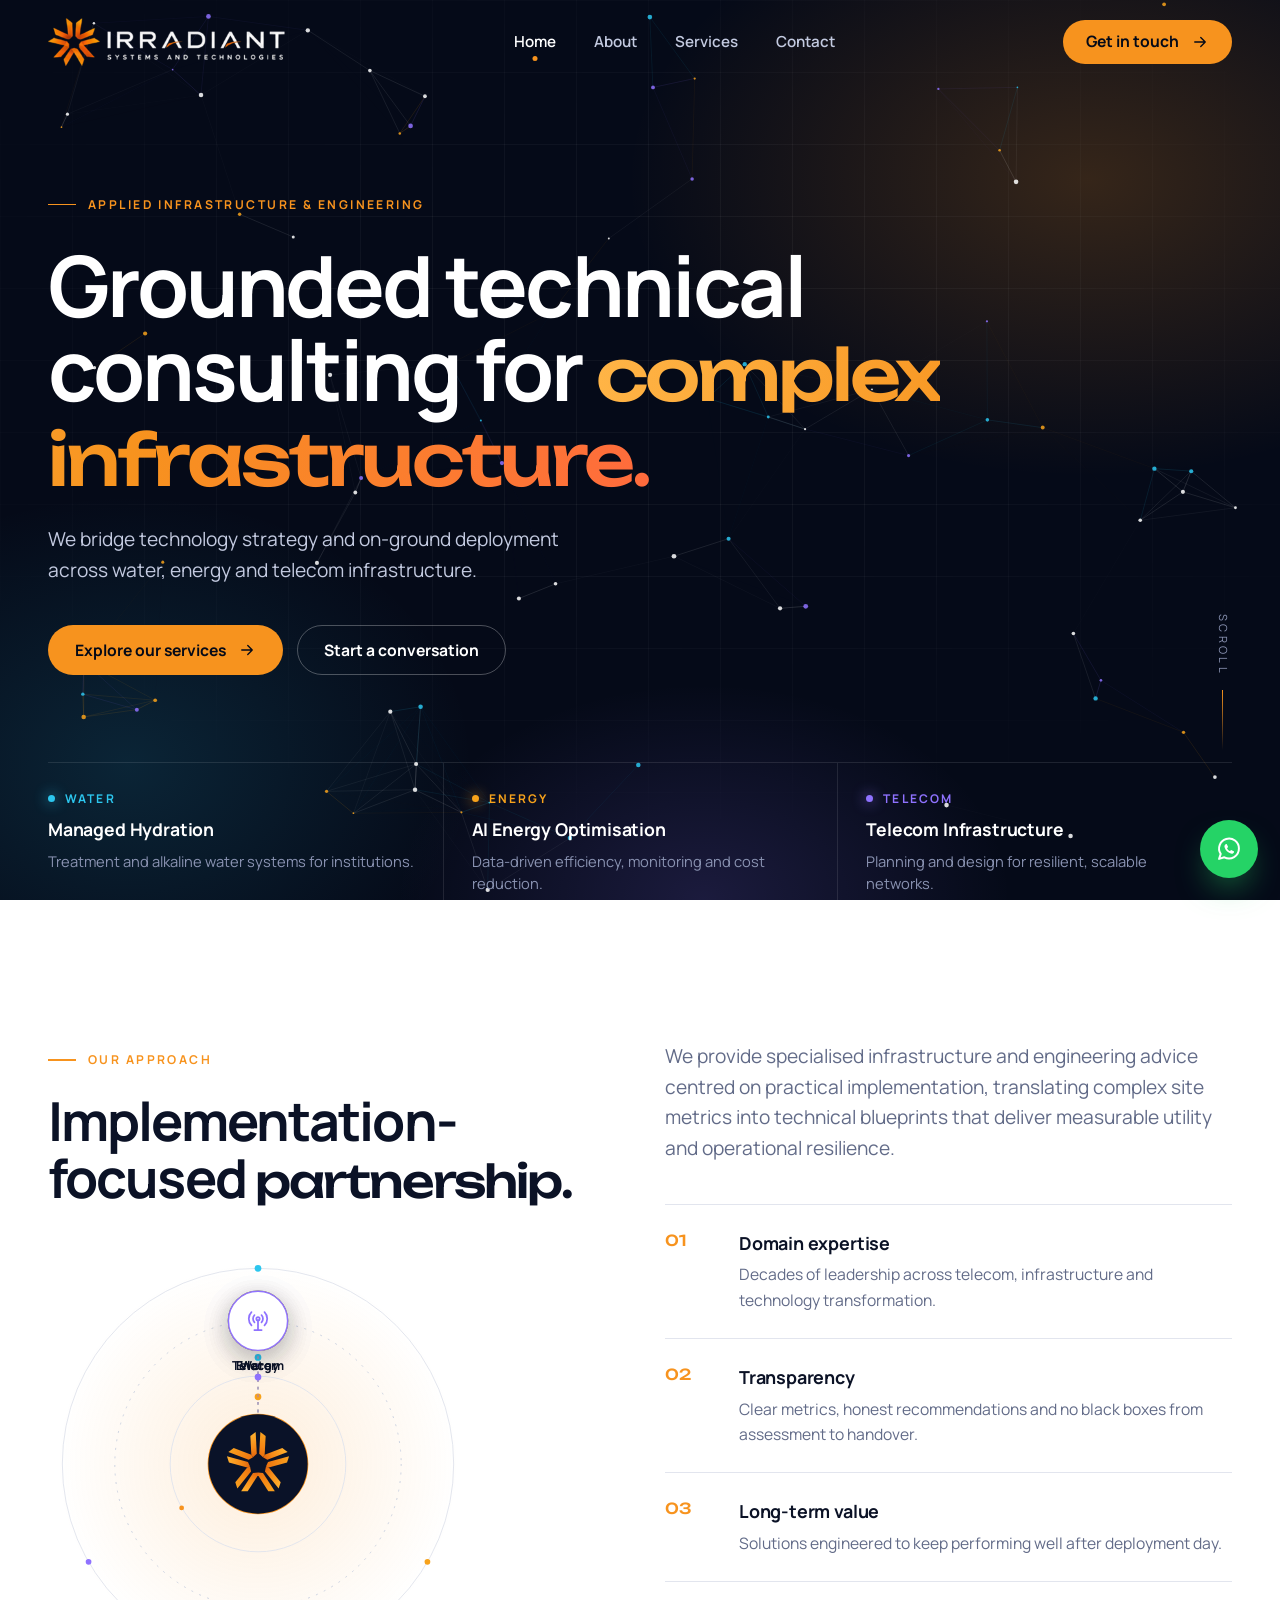
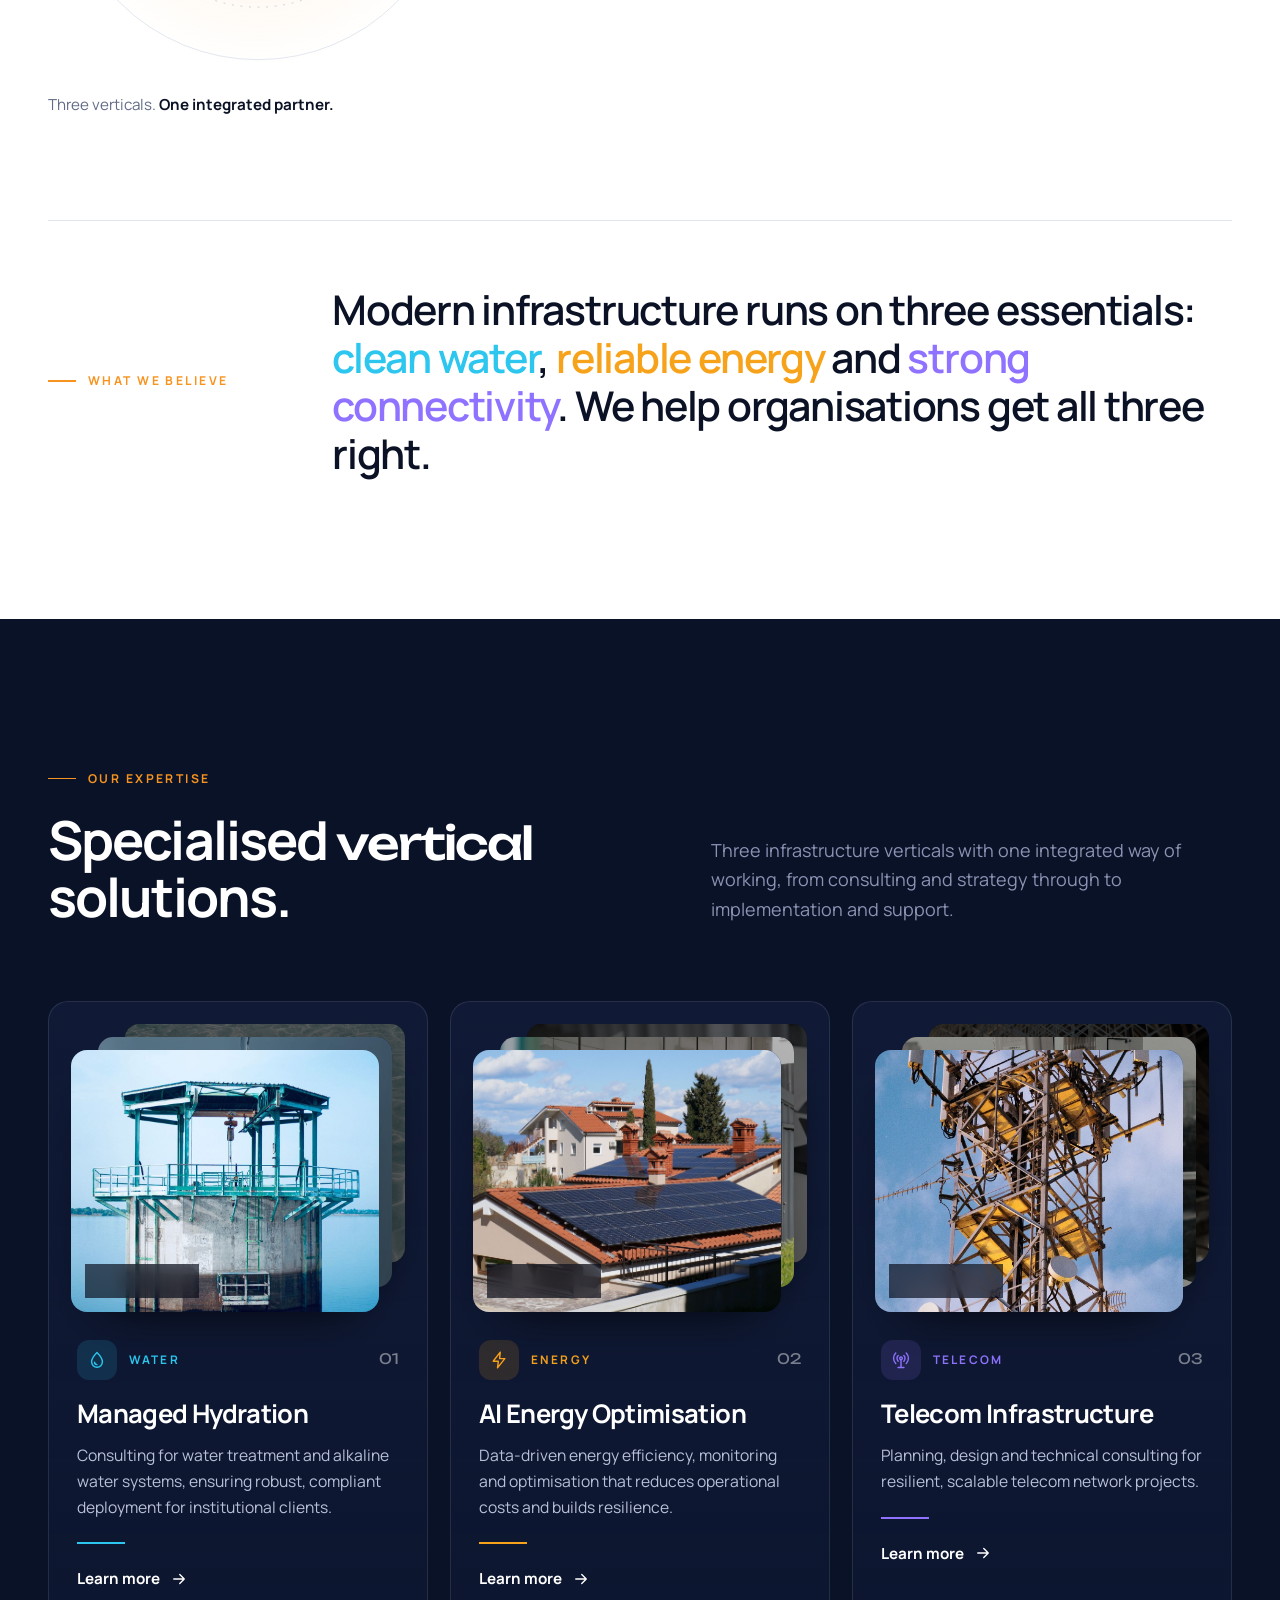
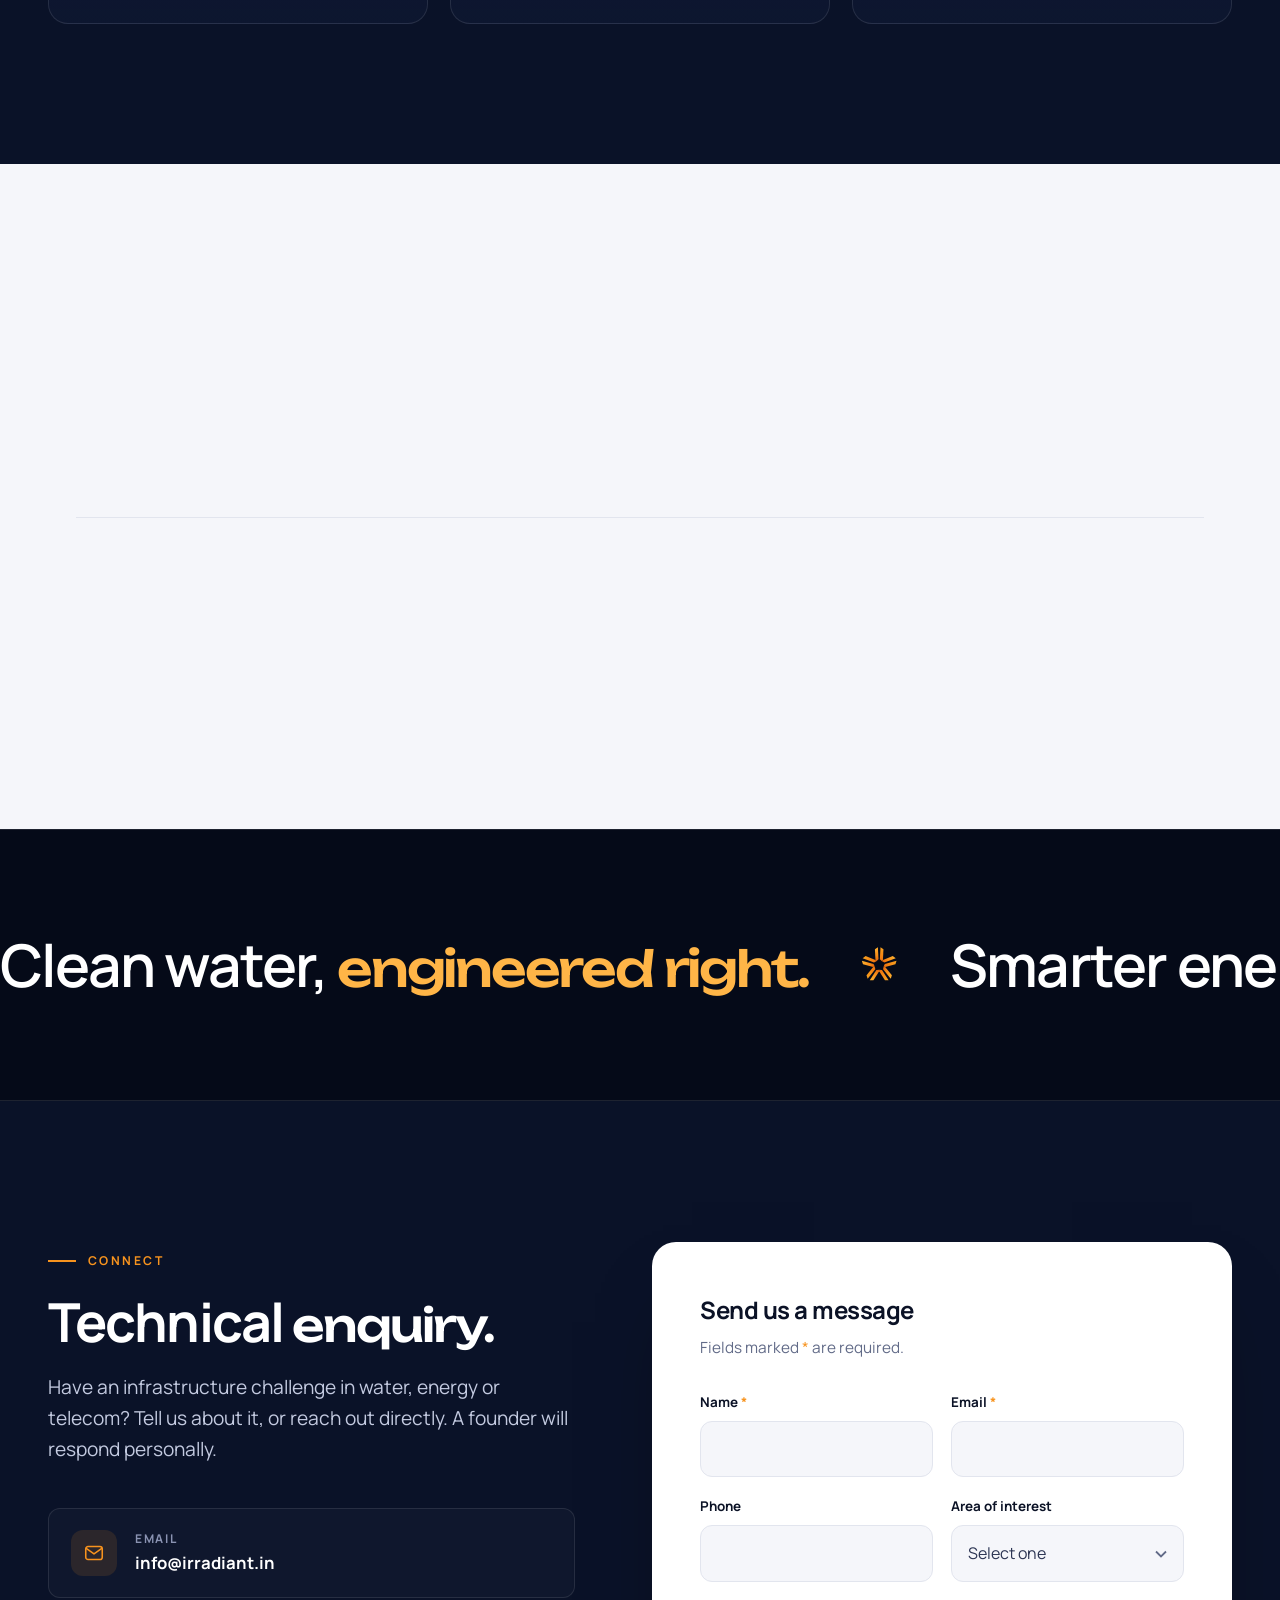
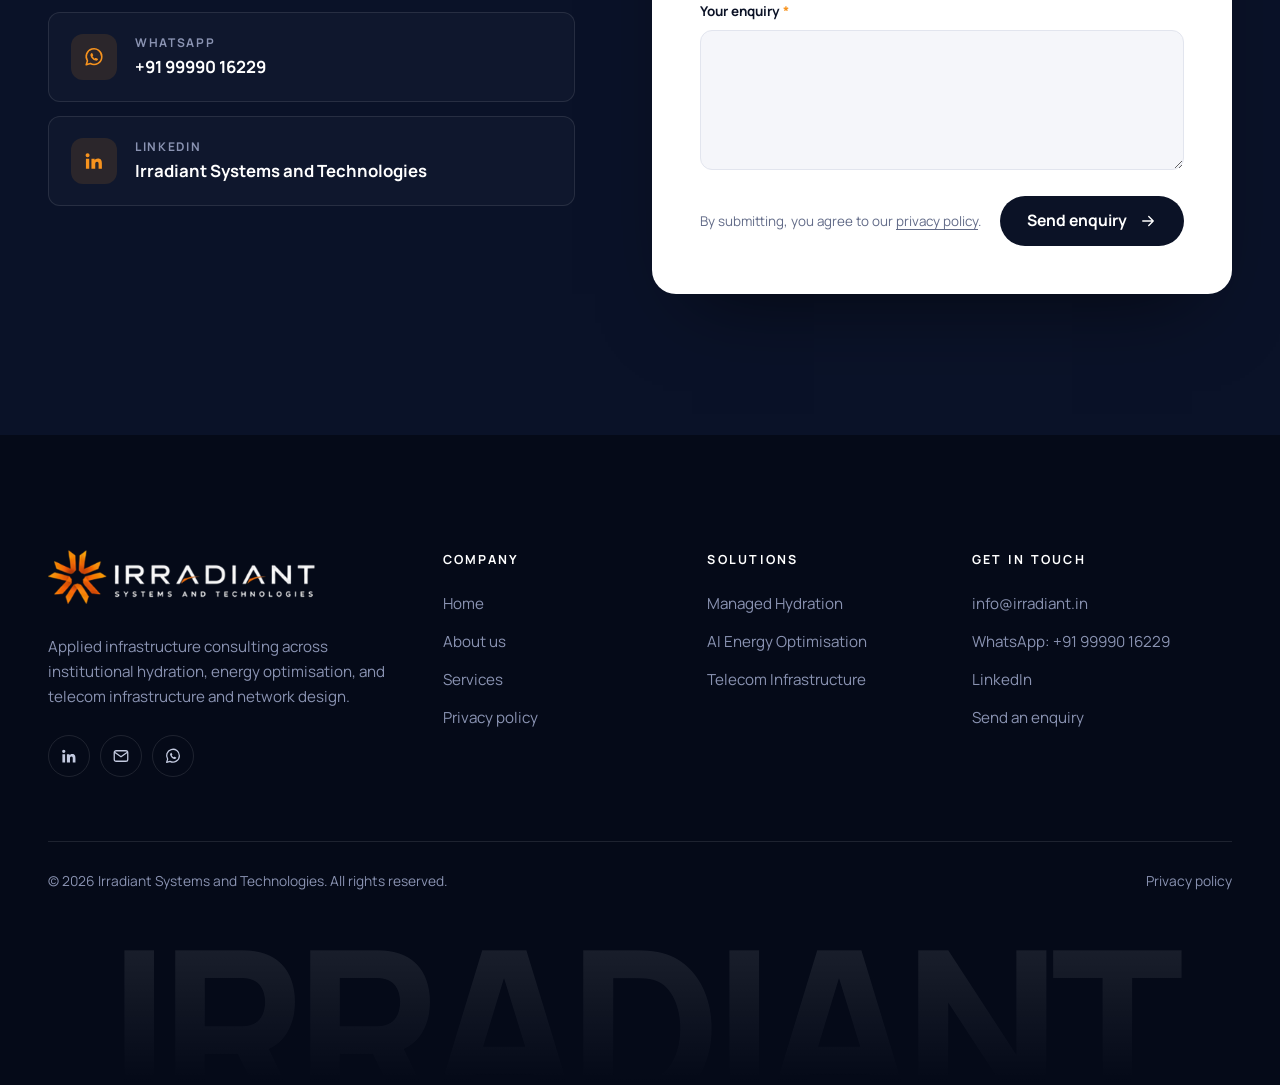
==== index.html @ 17e3fd43 "add v1" ====
<!doctype html>
<html lang="en-IN">
<head>
  <meta charset="utf-8">
  <meta name="viewport" content="width=device-width, initial-scale=1">
  <title>Irradiant Systems and Technologies | Technology Consulting for Water, Energy &amp; Telecom</title>
  <meta name="description" content="Irradiant is an India-based technology consulting partnership bridging strategy and on-ground deployment across water, energy and telecom infrastructure.">
  <link rel="canonical" href="https://irradiant.in/">
  <meta name="theme-color" content="#050a18">
  <meta property="og:type" content="website">
  <meta property="og:title" content="Irradiant Systems and Technologies">
  <meta property="og:description" content="Grounded technical consulting for complex infrastructure: water, energy and telecom.">
  <meta property="og:url" content="https://irradiant.in/">
  <meta property="og:image" content="https://irradiant.in/assets/img/og-image.jpg">
  <link rel="icon" href="assets/img/favicon.svg" type="image/svg+xml">
  <link rel="preconnect" href="https://fonts.googleapis.com">
  <link rel="preconnect" href="https://fonts.gstatic.com" crossorigin>
  <link href="https://fonts.googleapis.com/css2?family=Unbounded:wght@400;500&family=Manrope:wght@400;500;600;700;800&display=swap" rel="stylesheet">
  <link rel="stylesheet" href="css/styles.css">
  <script>document.documentElement.classList.add("js");</script>
  <script type="application/ld+json">
  {
    "@context": "https://schema.org",
    "@type": "Organization",
    "name": "Irradiant Systems and Technologies",
    "url": "https://irradiant.in/",
    "email": "info@irradiant.in",
    "logo": "https://irradiant.in/assets/img/logo.png",
    "sameAs": ["https://www.linkedin.com/company/irradiant-systems-and-technologies/"],
    "description": "Technology consulting for water, energy and telecom infrastructure.",
    "founder": [{"@type": "Person", "name": "Mahesh Pai"}, {"@type": "Person", "name": "Sandeep Kaul"}],
    "areaServed": "IN"
  }
  </script>
</head>
<body>
  <svg width="0" height="0" style="position:absolute" aria-hidden="true" focusable="false">
    <defs>
      <linearGradient id="mk-l" gradientUnits="userSpaceOnUse" x1="50" y1="58" x2="36" y2="93"><stop offset="0" stop-color="#d9580b"/><stop offset=".45" stop-color="#f68a17"/><stop offset="1" stop-color="#ffb02e"/></linearGradient>
      <linearGradient id="mk-r" gradientUnits="userSpaceOnUse" x1="50" y1="58" x2="64" y2="93"><stop offset="0" stop-color="#e66a0e"/><stop offset=".5" stop-color="#f58714"/><stop offset="1" stop-color="#f7a01f"/></linearGradient>
    </defs>
    <!-- Irradiant starburst: five ribbon chevrons around a pentagonal core -->
    <symbol id="mark" viewBox="0 0 100 100">
      <g id="mk-chev"><polygon fill="url(#mk-l)" points="50,62.2 50,66.5 35.02,89.56 25.48,89.56 42.73,63"/><polygon fill="url(#mk-r)" points="50,62.2 50,66.5 64.98,89.56 74.52,89.56 57.27,63"/></g>
      <use href="#mk-chev" transform="rotate(72 50 50)"/><use href="#mk-chev" transform="rotate(144 50 50)"/>
      <use href="#mk-chev" transform="rotate(216 50 50)"/><use href="#mk-chev" transform="rotate(288 50 50)"/>
    </symbol>
    <symbol id="i-linkedin" viewBox="0 0 24 24"><path fill="currentColor" d="M5 3.5a2.2 2.2 0 1 1 0 4.4 2.2 2.2 0 0 1 0-4.4ZM3.2 9.6h3.6v10.9H3.2V9.6Zm6 0h3.5v1.5h.05c.5-.9 1.7-1.85 3.45-1.85 3.7 0 4.4 2.4 4.4 5.6v5.65h-3.6v-5c0-1.2-.02-2.75-1.7-2.75-1.7 0-1.95 1.3-1.95 2.65v5.1H9.2V9.6Z"/></symbol>
    <symbol id="i-arrow" viewBox="0 0 24 24"><path d="M5 12h14M13 6l6 6-6 6" fill="none" stroke="currentColor" stroke-width="1.8" stroke-linecap="round" stroke-linejoin="round"/></symbol>
    <symbol id="i-water" viewBox="0 0 24 24"><g fill="none" stroke="currentColor" stroke-width="1.7" stroke-linecap="round" stroke-linejoin="round"><path d="M12 3s6.5 6.6 6.5 11.2a6.5 6.5 0 0 1-13 0C5.5 9.6 12 3 12 3Z"/><path d="M9 14.5a3 3 0 0 0 3 3"/></g></symbol>
    <symbol id="i-energy" viewBox="0 0 24 24"><path d="M13.5 2.5 5 13.5h6.2l-1 8 8.8-11.2h-6.3l.8-7.8Z" fill="none" stroke="currentColor" stroke-width="1.7" stroke-linejoin="round"/></symbol>
    <symbol id="i-telecom" viewBox="0 0 24 24"><g fill="none" stroke="currentColor" stroke-width="1.7" stroke-linecap="round" stroke-linejoin="round"><circle cx="12" cy="10" r="1.6"/><path d="M12 11.6V21M8.5 21h7M8.6 6.6a4.8 4.8 0 0 0 0 6.8M15.4 6.6a4.8 4.8 0 0 1 0 6.8M5.7 3.7a8.9 8.9 0 0 0 0 12.6M18.3 3.7a8.9 8.9 0 0 1 0 12.6"/></g></symbol>
    <symbol id="i-mail" viewBox="0 0 24 24"><g fill="none" stroke="currentColor" stroke-width="1.7" stroke-linecap="round" stroke-linejoin="round"><rect x="3" y="5" width="18" height="14" rx="2.5"/><path d="m3.5 7 8.5 6 8.5-6"/></g></symbol>
    <symbol id="i-whatsapp" viewBox="0 0 24 24"><path d="M20.5 11.6a8.5 8.5 0 0 1-12.5 7.5L3.5 20.5l1.4-4.3a8.5 8.5 0 1 1 15.6-4.6Z" fill="none" stroke="currentColor" stroke-width="1.7" stroke-linejoin="round"/><path d="M9.2 7.9c.3-.2.7-.2.9.1l1 1.9c.1.3 0 .6-.2.8l-.6.6c.5 1.1 1.4 2 2.5 2.5l.6-.6c.2-.2.5-.3.8-.2l1.9 1c.3.2.4.6.1.9-.6.9-1.6 1.3-2.6 1-2.6-.8-4.6-2.8-5.4-5.4-.3-1 .1-2 1-2.6Z" fill="currentColor"/></symbol>
  </svg>

  <a class="skip-link" href="#main">Skip to content</a>

  <header class="site-header" data-header>
    <div class="container nav">
      <a class="brand" href="index.html">
        <img class="brand-logo" src="assets/img/logo.png" alt="Irradiant Systems and Technologies, home" width="732" height="148">
      </a>
      <nav class="nav-links" id="site-nav" aria-label="Main">
        <a href="index.html" aria-current="page">Home</a>
        <a href="about.html">About</a>
        <a href="services.html">Services</a>
        <a href="index.html#contact">Contact</a>
        <a class="btn nav-mobile-cta" href="index.html#contact">Get in touch</a>
      </nav>
      <a class="btn nav-cta" href="#contact">Get in touch <svg aria-hidden="true"><use href="#i-arrow"/></svg></a>
      <button class="nav-toggle" type="button" aria-label="Open menu" aria-expanded="false" aria-controls="site-nav"><span></span><span></span></button>
    </div>
  </header>

  <main id="main">
    <!-- ============ HERO ============ -->
    <section class="hero" aria-labelledby="hero-title">
      <canvas class="hero-canvas" aria-hidden="true"></canvas>
      <div class="hero-glow"></div>
      <div class="grid-lines"></div>

      <div class="container hero-inner">
        <span class="eyebrow reveal">Applied Infrastructure &amp; Engineering</span>
        <h1 id="hero-title" class="display reveal" style="--d:.08s">Grounded technical consulting for <span class="serif grad-text">complex infrastructure.</span></h1>
        <p class="lead reveal" style="--d:.16s">We bridge technology strategy and on-ground deployment across water, energy and telecom infrastructure.</p>
        <div class="btn-row reveal" style="--d:.24s">
          <a class="btn" href="services.html">Explore our services <svg aria-hidden="true"><use href="#i-arrow"/></svg></a>
          <a class="btn btn--ghost" href="#contact">Start a conversation</a>
        </div>
      </div>

      <div class="container">
        <div class="hero-pillars reveal" style="--d:.34s">
          <a class="hero-pillar" href="services.html#water">
            <span class="tag"><i></i>Water</span>
            <strong>Managed Hydration</strong>
            <span>Treatment and alkaline water systems for institutions.</span>
          </a>
          <a class="hero-pillar hero-pillar--energy" href="services.html#energy">
            <span class="tag"><i></i>Energy</span>
            <strong>AI Energy Optimisation</strong>
            <span>Data-driven efficiency, monitoring and cost reduction.</span>
          </a>
          <a class="hero-pillar hero-pillar--telecom" href="services.html#telecom">
            <span class="tag"><i></i>Telecom</span>
            <strong>Telecom Infrastructure</strong>
            <span>Planning and design for resilient, scalable networks.</span>
          </a>
        </div>
      </div>
      <span class="scroll-cue" aria-hidden="true">Scroll</span>
    </section>

    <!-- ============ APPROACH ============ -->
    <section class="section" aria-labelledby="approach-title">
      <div class="container">
        <div class="approach-grid">
          <div class="approach-aside reveal">
            <span class="eyebrow">Our approach</span>
            <h2 id="approach-title" class="h2">Implementation-focused <span class="serif">partnership.</span></h2>

            <!-- Animated diagram: three verticals orbiting one integrated core -->
            <figure class="orbit-viz">
              <svg viewBox="0 0 440 440" aria-hidden="true" focusable="false">
                <defs>
                  <radialGradient id="ov-glow"><stop offset="0" stop-color="#f7931e" stop-opacity=".16"/><stop offset="1" stop-color="#f7931e" stop-opacity="0"/></radialGradient>
                </defs>
                <circle cx="220" cy="220" r="210" fill="url(#ov-glow)"/>
                <circle class="ov-ring" cx="220" cy="220" r="205"/>
                <circle class="ov-ring ov-ring--dash" cx="220" cy="220" r="150"/>
                <circle class="ov-ring" cx="220" cy="220" r="92"/>

                <g class="ov-dots">
                  <circle cx="220" cy="15" r="3.5" fill="#2cc6ee"/>
                  <circle cx="397.5" cy="322.5" r="3" fill="#f7a21b"/>
                  <circle cx="42.5" cy="322.5" r="3" fill="#8f72ff"/>
                  <circle cx="220" cy="128" r="2.5" fill="#f7931e"/>
                  <circle cx="140" cy="266" r="2.5" fill="#f7931e"/>
                </g>

                <g class="ov-orbit" style="--accent:#2cc6ee">
                  <line class="ov-link" x1="220" y1="166" x2="220" y2="104"/>
                  <circle class="ov-packet" r="3.5"><animateMotion dur="2.4s" repeatCount="indefinite" path="M220,166 L220,104"/></circle>
                  <g transform="translate(220 70)"><g class="ov-upright">
                    <circle r="58" fill="none"/>
                    <circle class="ov-node" r="31"/>
                    <use href="#i-water" x="-13" y="-13" width="26" height="26"/>
                    <text y="52" text-anchor="middle">Water</text>
                  </g></g>
                </g>
                <g class="ov-orbit" style="--accent:#f7a21b;animation-delay:-16s">
                  <line class="ov-link" x1="220" y1="166" x2="220" y2="104"/>
                  <circle class="ov-packet" r="3.5"><animateMotion dur="2.4s" begin="-.8s" repeatCount="indefinite" path="M220,166 L220,104"/></circle>
                  <g transform="translate(220 70)"><g class="ov-upright" style="animation-delay:-16s">
                    <circle r="58" fill="none"/>
                    <circle class="ov-node" r="31"/>
                    <use href="#i-energy" x="-13" y="-13" width="26" height="26"/>
                    <text y="52" text-anchor="middle">Energy</text>
                  </g></g>
                </g>
                <g class="ov-orbit" style="--accent:#8f72ff;animation-delay:-32s">
                  <line class="ov-link" x1="220" y1="166" x2="220" y2="104"/>
                  <circle class="ov-packet" r="3.5"><animateMotion dur="2.4s" begin="-1.6s" repeatCount="indefinite" path="M220,166 L220,104"/></circle>
                  <g transform="translate(220 70)"><g class="ov-upright" style="animation-delay:-32s">
                    <circle r="58" fill="none"/>
                    <circle class="ov-node" r="31"/>
                    <use href="#i-telecom" x="-13" y="-13" width="26" height="26"/>
                    <text y="52" text-anchor="middle">Telecom</text>
                  </g></g>
                </g>

                <circle class="ov-pulse" cx="220" cy="220" r="52"/>
                <circle cx="220" cy="220" r="52" fill="#0a1228"/>
                <g class="ov-core"><use href="#mark" x="184" y="184" width="72" height="72"/></g>
              </svg>
              <figcaption>Three verticals. <strong>One integrated partner.</strong></figcaption>
            </figure>
          </div>
          <div class="approach-body reveal" style="--d:.1s">
            <p class="lead">We provide specialised infrastructure and engineering advice centred on practical implementation, translating complex site metrics into technical blueprints that deliver measurable utility and operational resilience.</p>
            <div class="principles">
              <div class="principle">
                <span class="principle-num">01</span>
                <div><h3>Domain expertise</h3><p>Decades of leadership across telecom, infrastructure and technology transformation.</p></div>
              </div>
              <div class="principle">
                <span class="principle-num">02</span>
                <div><h3>Transparency</h3><p>Clear metrics, honest recommendations and no black boxes from assessment to handover.</p></div>
              </div>
              <div class="principle">
                <span class="principle-num">03</span>
                <div><h3>Long-term value</h3><p>Solutions engineered to keep performing well after deployment day.</p></div>
              </div>
            </div>
          </div>
        </div>

        <div class="quote-block reveal">
          <span class="eyebrow">What we believe</span>
          <blockquote>Modern infrastructure runs on three essentials: <span class="w">clean water</span>, <span class="e">reliable energy</span> and <span class="t">strong connectivity</span>. We help organisations get all three right.</blockquote>
        </div>
      </div>
    </section>

    <!-- ============ EXPERTISE ============ -->
    <section class="section section--dark" aria-labelledby="expertise-title">
      <div class="container">
        <div class="section-head section-head--split">
          <div class="reveal">
            <span class="eyebrow">Our expertise</span>
            <h2 id="expertise-title" class="h2" style="margin-top:22px">Specialised <span class="serif">vertical</span> solutions.</h2>
          </div>
          <p class="reveal" style="--d:.1s">Three infrastructure verticals with one integrated way of working, from consulting and strategy through to implementation and support.</p>
        </div>

        <div class="pillar-grid">
          <article class="pillar-card reveal">
            <div class="stack" data-stack data-delay="0">
                <figure class="stack-item"><img src="assets/img/photos/water3.jpg" alt="Water intake tower standing in a calm reservoir" width="991" height="1600" loading="lazy"></figure>
                <figure class="stack-item"><img src="assets/img/photos/water2.jpg" alt="Clean water being poured into a glass" width="1377" height="1600" loading="lazy"></figure>
                <figure class="stack-item"><img src="assets/img/photos/water1.jpg" alt="Sunlit, clear rippling water" width="1400" height="900" loading="lazy"></figure>
              <div class="stack-ui" aria-hidden="true"><span class="stack-count"><b>01</b>/03</span><span class="stack-dots"><i></i><i></i><i></i></span></div>
            </div>
            <div class="pillar-body">
              <div class="pillar-meta">
                <span class="pillar-icon"><svg aria-hidden="true"><use href="#i-water"/></svg></span>
                <span class="kicker">Water</span>
                <span class="pillar-index">01</span>
              </div>
              <h3>Managed Hydration</h3>
              <p>Consulting for water treatment and alkaline water systems, ensuring robust, compliant deployment for institutional clients.</p>
              <div class="pillar-bar"></div>
              <a class="link-arrow" href="services.html#water">Learn more <svg aria-hidden="true"><use href="#i-arrow"/></svg><span class="sr-only"> about Managed Hydration</span></a>
            </div>
          </article>

          <article class="pillar-card pillar-card--energy reveal" style="--d:.1s">
            <div class="stack" data-stack data-delay="1400">
                <figure class="stack-item"><img src="assets/img/photos/energy3.jpg" alt="Rooftop solar panels on a residential building" width="1600" height="1201" loading="lazy"></figure>
                <figure class="stack-item"><img src="assets/img/photos/energy1.jpg" alt="Electrical distribution and inverter cabinets on an exterior wall" width="1600" height="1067" loading="lazy"></figure>
                <figure class="stack-item"><img src="assets/img/photos/energy2.jpg" alt="Energy analytics dashboards on a workstation monitor" width="1600" height="1068" loading="lazy"></figure>
              <div class="stack-ui" aria-hidden="true"><span class="stack-count"><b>01</b>/03</span><span class="stack-dots"><i></i><i></i><i></i></span></div>
            </div>
            <div class="pillar-body">
              <div class="pillar-meta">
                <span class="pillar-icon"><svg aria-hidden="true"><use href="#i-energy"/></svg></span>
                <span class="kicker">Energy</span>
                <span class="pillar-index">02</span>
              </div>
              <h3>AI Energy Optimisation</h3>
              <p>Data-driven energy efficiency, monitoring and optimisation that reduces operational costs and builds resilience.</p>
              <div class="pillar-bar"></div>
              <a class="link-arrow" href="services.html#energy">Learn more <svg aria-hidden="true"><use href="#i-arrow"/></svg><span class="sr-only"> about AI Energy Optimisation</span></a>
            </div>
          </article>

          <article class="pillar-card pillar-card--telecom reveal" style="--d:.2s">
            <div class="stack" data-stack data-delay="2800">
                <figure class="stack-item"><img src="assets/img/photos/telecom1.jpg" alt="Telecom tower with antenna arrays against the sky" width="1067" height="1600" loading="lazy"></figure>
                <figure class="stack-item"><img src="assets/img/photos/telecom3.jpg" alt="Rooftop cellular antennas and radio equipment" width="900" height="1600" loading="lazy"></figure>
                <figure class="stack-item"><img src="assets/img/photos/telecom2.jpg" alt="Illuminated 5G sign beneath a lattice ceiling" width="1600" height="1067" loading="lazy"></figure>
              <div class="stack-ui" aria-hidden="true"><span class="stack-count"><b>01</b>/03</span><span class="stack-dots"><i></i><i></i><i></i></span></div>
            </div>
            <div class="pillar-body">
              <div class="pillar-meta">
                <span class="pillar-icon"><svg aria-hidden="true"><use href="#i-telecom"/></svg></span>
                <span class="kicker">Telecom</span>
                <span class="pillar-index">03</span>
              </div>
              <h3>Telecom Infrastructure</h3>
              <p>Planning, design and technical consulting for resilient, scalable telecom network projects.</p>
              <div class="pillar-bar"></div>
              <a class="link-arrow" href="services.html#telecom">Learn more <svg aria-hidden="true"><use href="#i-arrow"/></svg><span class="sr-only"> about Telecom Infrastructure</span></a>
            </div>
          </article>
        </div>
      </div>
    </section>

    <!-- ============ PROCESS ============ -->
    <section class="section section--paper" aria-labelledby="process-title">
      <div class="container">
        <div class="section-head section-head--split">
          <div class="reveal">
            <span class="eyebrow">Our process</span>
            <h2 id="process-title" class="h2" style="margin-top:22px">Engineered for <span class="serif">clarity.</span></h2>
          </div>
          <p class="reveal" style="--d:.1s">A disciplined four-stage method that takes every engagement from baseline data to verified, measurable results.</p>
        </div>

        <ol class="steps" role="list" data-observe>
          <li class="steps-track" aria-hidden="true"></li>
          <li class="step reveal">
            <span class="step-num">01</span>
            <h3>Site Metric Evaluation</h3>
            <p>We assess existing infrastructure and operational data to establish a clear performance baseline.</p>
          </li>
          <li class="step reveal" style="--d:.12s">
            <span class="step-num">02</span>
            <h3>Technical Blueprinting</h3>
            <p>Requirements are translated into detailed engineering and deployment plans.</p>
          </li>
          <li class="step reveal" style="--d:.24s">
            <span class="step-num">03</span>
            <h3>Implementation Oversight</h3>
            <p>We guide and supervise physical deployment to make sure it matches design specifications.</p>
          </li>
          <li class="step reveal" style="--d:.36s">
            <span class="step-num">04</span>
            <h3>Performance Validation</h3>
            <p>Post-deployment monitoring and analysis verify efficiency gains and operational resilience.</p>
          </li>
        </ol>
      </div>
    </section>

    <!-- ============ MARQUEE ============ -->
    <div class="marquee" aria-hidden="true">
      <div class="marquee-track">
        <div class="marquee-group">
          <span class="marquee-item">Clean water, <span class="serif">engineered right.</span></span><svg><use href="#mark"/></svg>
          <span class="marquee-item">Smarter energy, <span class="serif">powered by data.</span></span><svg><use href="#mark"/></svg>
          <span class="marquee-item">Connectivity, <span class="serif">built to last.</span></span><svg><use href="#mark"/></svg>
        </div>
        <div class="marquee-group">
          <span class="marquee-item">Clean water, <span class="serif">engineered right.</span></span><svg><use href="#mark"/></svg>
          <span class="marquee-item">Smarter energy, <span class="serif">powered by data.</span></span><svg><use href="#mark"/></svg>
          <span class="marquee-item">Connectivity, <span class="serif">built to last.</span></span><svg><use href="#mark"/></svg>
        </div>
      </div>
    </div>

    <!-- ============ CONTACT ============ -->
    <section class="section section--dark" id="contact" aria-labelledby="contact-title">
      <div class="container contact-grid">
        <div class="contact-intro reveal">
          <span class="eyebrow">Connect</span>
          <h2 id="contact-title" class="h2">Technical <span class="serif">enquiry.</span></h2>
          <p class="lead">Have an infrastructure challenge in water, energy or telecom? Tell us about it, or reach out directly. A founder will respond personally.</p>
          <div class="contact-cards">
            <a class="contact-card" href="mailto:info@irradiant.in">
              <span class="ic"><svg aria-hidden="true"><use href="#i-mail"/></svg></span>
              <span><small>Email</small><strong>info@irradiant.in</strong></span>
            </a>
            <a class="contact-card" href="https://wa.me/919999016229?text=Hi%2C%20I%27d%20like%20to%20know%20more%20about%20Irradiant%20products%20and%20services" target="_blank" rel="noopener">
              <span class="ic"><svg aria-hidden="true"><use href="#i-whatsapp"/></svg></span>
              <span><small>WhatsApp</small><strong>+91 99990 16229</strong></span>
            </a>
            <a class="contact-card" href="https://www.linkedin.com/company/irradiant-systems-and-technologies/" target="_blank" rel="noopener">
              <span class="ic"><svg aria-hidden="true"><use href="#i-linkedin"/></svg></span>
              <span><small>LinkedIn</small><strong>Irradiant Systems and Technologies</strong></span>
            </a>
          </div>
        </div>

        <div class="form-card reveal" style="--d:.1s">
          <h3>Send us a message</h3>
          <p>Fields marked <span style="color:var(--orange)">*</span> are required.</p>
          <form action="contact.php" method="post" data-contact-form novalidate>
            <div class="form-grid">
              <div class="field">
                <label for="f-name">Name <span class="req">*</span></label>
                <input id="f-name" name="name" type="text" autocomplete="name" required maxlength="120">
              </div>
              <div class="field">
                <label for="f-email">Email <span class="req">*</span></label>
                <input id="f-email" name="email" type="email" autocomplete="email" required maxlength="160">
              </div>
              <div class="field">
                <label for="f-phone">Phone</label>
                <input id="f-phone" name="phone" type="tel" autocomplete="tel" maxlength="40">
              </div>
              <div class="field">
                <label for="f-interest">Area of interest</label>
                <select id="f-interest" name="interest">
                  <option value="">Select one</option>
                  <option>Managed Hydration</option>
                  <option>AI Energy Optimisation</option>
                  <option>Telecom Infrastructure</option>
                  <option>Something else</option>
                </select>
              </div>
              <div class="field field--full">
                <label for="f-message">Your enquiry <span class="req">*</span></label>
                <textarea id="f-message" name="message" required maxlength="4000"></textarea>
              </div>
              <div class="hp" aria-hidden="true">
                <label for="f-company">Leave this field empty</label>
                <input id="f-company" name="company" type="text" tabindex="-1" autocomplete="off">
              </div>
            </div>
            <div class="form-foot">
              <small>By submitting, you agree to our <a href="privacy.html">privacy policy</a>.</small>
              <button class="btn btn--dark" type="submit"><span>Send enquiry</span> <svg aria-hidden="true"><use href="#i-arrow"/></svg></button>
            </div>
            <div class="form-status" role="status" aria-live="polite"></div>
          </form>
        </div>
      </div>
    </section>
  </main>

  <!-- ============ FOOTER ============ -->
  <footer class="site-footer">
    <div class="container">
      <div class="footer-top">
        <div class="footer-brand">
          <a class="brand" href="index.html">
            <img class="brand-logo brand-logo--lg" src="assets/img/logo.png" alt="Irradiant Systems and Technologies, home" width="732" height="148" loading="lazy">
          </a>
          <p>Applied infrastructure consulting across institutional hydration, energy optimisation, and telecom infrastructure and network design.</p>
          <div class="socials">
            <a href="https://www.linkedin.com/company/irradiant-systems-and-technologies/" target="_blank" rel="noopener" aria-label="Irradiant on LinkedIn"><svg aria-hidden="true"><use href="#i-linkedin"/></svg></a>
            <a href="mailto:info@irradiant.in" aria-label="Email Irradiant"><svg aria-hidden="true"><use href="#i-mail"/></svg></a>
            <a href="https://wa.me/919999016229" target="_blank" rel="noopener" aria-label="Chat with Irradiant on WhatsApp"><svg aria-hidden="true"><use href="#i-whatsapp"/></svg></a>
          </div>
        </div>
        <div class="footer-col">
          <h4>Company</h4>
          <ul>
            <li><a href="index.html">Home</a></li>
            <li><a href="about.html">About us</a></li>
            <li><a href="services.html">Services</a></li>
            <li><a href="privacy.html">Privacy policy</a></li>
          </ul>
        </div>
        <div class="footer-col">
          <h4>Solutions</h4>
          <ul>
            <li><a href="services.html#water">Managed Hydration</a></li>
            <li><a href="services.html#energy">AI Energy Optimisation</a></li>
            <li><a href="services.html#telecom">Telecom Infrastructure</a></li>
          </ul>
        </div>
        <div class="footer-col">
          <h4>Get in touch</h4>
          <ul>
            <li><a href="mailto:info@irradiant.in">info@irradiant.in</a></li>
            <li><a href="https://wa.me/919999016229" target="_blank" rel="noopener">WhatsApp: +91 99990 16229</a></li>
            <li><a href="https://www.linkedin.com/company/irradiant-systems-and-technologies/" target="_blank" rel="noopener">LinkedIn</a></li>
            <li><a href="index.html#contact">Send an enquiry</a></li>
          </ul>
        </div>
      </div>
      <div class="footer-bottom">
        <span>© <span data-year>2026</span> Irradiant Systems and Technologies. All rights reserved.</span>
        <a href="privacy.html">Privacy policy</a>
      </div>
    </div>
    <div class="footer-word" aria-hidden="true">IRRADIANT</div>
  </footer>

  <a class="wa-float" href="https://wa.me/919999016229?text=Hi%2C%20I%27d%20like%20to%20know%20more%20about%20Irradiant%20products%20and%20services" target="_blank" rel="noopener" aria-label="Chat with us on WhatsApp">
    <svg aria-hidden="true"><use href="#i-whatsapp"/></svg>
  </a>

  <script src="js/main.js" defer></script>
</body>
</html>
---- css/styles.css ----
/* =========================================================
   Irradiant Systems and Technologies — main stylesheet
   ========================================================= */

:root {
  /* Brand */
  --navy-950: #050a18;
  --navy-900: #0a1228;
  --navy-800: #101a36;
  --navy-700: #1a2650;
  --orange: #f7931e;
  --orange-2: #ffb547;

  /* Pillars */
  --water: #2cc6ee;
  --energy: #f7a21b;
  --telecom: #8f72ff;

  /* Neutrals */
  --ink: #0b1226;
  --text: #2d3654;
  --muted: #626b88;
  --line: #e2e5ee;
  --paper: #f5f6fa;
  --white: #ffffff;
  --on-dark: #c3cae0;
  --on-dark-muted: #8a93b2;
  --line-dark: rgba(255, 255, 255, 0.1);

  --font-sans: "Manrope", system-ui, -apple-system, "Segoe UI", Roboto, sans-serif;
  --font-accent: "Unbounded", "Manrope", system-ui, sans-serif;

  --container: 1240px;
  --gutter: clamp(20px, 4vw, 48px);
  --radius: 20px;
  --radius-sm: 12px;
  --ease: cubic-bezier(0.2, 0.7, 0.2, 1);
  --header-h: 84px;
}

/* ---------- Reset ---------- */
*, *::before, *::after { box-sizing: border-box; }
html { -webkit-text-size-adjust: 100%; scroll-behavior: smooth; scroll-padding-top: calc(var(--header-h) + 16px); }
body {
  margin: 0;
  font-family: var(--font-sans);
  font-size: 1.0625rem;
  line-height: 1.65;
  color: var(--text);
  background: var(--white);
  -webkit-font-smoothing: antialiased;
  text-rendering: optimizeLegibility;
  overflow-x: hidden;
}
img, svg, video, canvas { display: block; max-width: 100%; }
img { height: auto; }
a { color: inherit; text-decoration: none; }
button, input, textarea, select { font: inherit; color: inherit; }
h1, h2, h3, h4, h5, p, ul, ol, figure, blockquote { margin: 0; }
ul[role="list"], ol[role="list"] { list-style: none; padding: 0; }
:focus-visible { outline: 2px solid var(--orange); outline-offset: 3px; border-radius: 6px; }
::selection { background: var(--orange); color: var(--navy-950); }

.sr-only {
  position: absolute; width: 1px; height: 1px; padding: 0; margin: -1px;
  overflow: hidden; clip: rect(0, 0, 0, 0); white-space: nowrap; border: 0;
}
.skip-link {
  position: absolute; left: 16px; top: -60px; z-index: 200;
  background: var(--orange); color: var(--navy-950); padding: 10px 18px; border-radius: 999px; font-weight: 700;
  transition: top .2s;
}
.skip-link:focus { top: 16px; }

/* ---------- Layout ---------- */
.container { width: min(var(--container), 100% - 2 * var(--gutter)); margin-inline: auto; }
.section { padding-block: clamp(84px, 11vw, 150px); position: relative; }
.section--paper { background: var(--paper); }
.section--dark { background: var(--navy-900); color: var(--on-dark); }
.section--dark h2, .section--dark h3, .section--dark h4 { color: var(--white); }

.section-head { display: grid; gap: 22px; max-width: 780px; margin-bottom: clamp(48px, 6vw, 80px); }
.section-head--split {
  max-width: none; grid-template-columns: 1fr; align-items: end;
}
@media (min-width: 900px) {
  .section-head--split { grid-template-columns: 1.15fr 1fr; gap: 64px; }
}
.section-head p { color: var(--muted); font-size: 1.125rem; }
.section--dark .section-head p { color: var(--on-dark-muted); }

/* ---------- Typography ---------- */
.eyebrow {
  display: inline-flex; align-items: center; gap: 12px;
  font-size: .76rem; font-weight: 700; letter-spacing: .2em; text-transform: uppercase;
  color: var(--orange);
}
.eyebrow::before { content: ""; width: 28px; height: 1.5px; background: currentColor; }

.display, .h1, .h2, .h3 { color: var(--ink); font-weight: 700; letter-spacing: -0.035em; }
.display { font-size: clamp(2.7rem, 6.6vw, 6rem); line-height: 1; }
.h1 { font-size: clamp(2.5rem, 5.4vw, 4.75rem); line-height: 1.04; }
.h2 { font-size: clamp(2.05rem, 4.2vw, 3.6rem); line-height: 1.06; }
.h3 { font-size: clamp(1.35rem, 2vw, 1.7rem); line-height: 1.2; letter-spacing: -0.02em; }

.serif { font-family: var(--font-accent); font-weight: 500; font-style: normal; letter-spacing: -0.045em; font-size: .84em; }
@media (max-width: 520px) { .display .serif, .h1 .serif { font-size: .7em; } }
.grad-text {
  background: linear-gradient(100deg, var(--orange-2), var(--orange) 45%, #ff6a3d);
  -webkit-background-clip: text; background-clip: text; color: transparent;
  padding-right: .06em;
}
.lead { font-size: clamp(1.1rem, 1.5vw, 1.3rem); line-height: 1.6; color: var(--muted); }
.on-dark .lead, .section--dark .lead { color: var(--on-dark); }

/* ---------- Buttons ---------- */
.btn {
  --btn-bg: var(--orange); --btn-fg: var(--navy-950);
  display: inline-flex; align-items: center; justify-content: center; gap: 12px;
  padding: 15px 26px; border-radius: 999px; border: 1.5px solid transparent;
  background: var(--btn-bg); color: var(--btn-fg);
  font-weight: 700; font-size: .98rem; line-height: 1; white-space: nowrap; cursor: pointer;
  transition: transform .35s var(--ease), background-color .3s, color .3s, border-color .3s, box-shadow .35s;
}
.btn svg { width: 18px; height: 18px; transition: transform .35s var(--ease); }
.btn:hover { transform: translateY(-2px); box-shadow: 0 14px 34px -14px rgba(247, 147, 30, .7); }
.btn:hover svg { transform: translateX(4px); }
.btn--ghost { --btn-bg: transparent; --btn-fg: var(--white); border-color: rgba(255,255,255,.28); }
.btn--ghost:hover { background: rgba(255,255,255,.08); border-color: rgba(255,255,255,.6); box-shadow: none; }
.btn--dark { --btn-bg: var(--ink); --btn-fg: var(--white); }
.btn--dark:hover { box-shadow: 0 14px 34px -14px rgba(11,18,38,.6); }
.btn-row { display: flex; flex-wrap: wrap; gap: 14px; }

.link-arrow {
  display: inline-flex; align-items: center; gap: 10px; font-weight: 700; font-size: .95rem;
  color: inherit;
}
.link-arrow svg { width: 18px; height: 18px; transition: transform .35s var(--ease); }
.link-arrow:hover svg { transform: translateX(5px); }

/* ---------- Brand mark ---------- */
.brand { display: inline-flex; align-items: center; gap: 12px; color: var(--white); }
.brand-logo { height: 48px; width: auto; transition: height .4s var(--ease); }
.site-header.is-scrolled .brand-logo { height: 40px; }
@media (max-width: 900px) { .brand-logo { height: 40px; } }
.brand-logo--lg { height: 54px; }

/* ---------- Header ---------- */
.site-header {
  position: fixed; inset: 0 0 auto 0; z-index: 100; height: var(--header-h);
  display: flex; align-items: center;
  transition: background-color .4s, backdrop-filter .4s, border-color .4s, height .4s var(--ease);
  border-bottom: 1px solid transparent;
}
.site-header.is-scrolled {
  --header-h: 70px;
  background: rgba(6, 11, 26, .78);
  -webkit-backdrop-filter: saturate(160%) blur(16px);
  backdrop-filter: saturate(160%) blur(16px);
  border-color: var(--line-dark);
}
.nav { display: flex; align-items: center; justify-content: space-between; gap: 24px; }
.nav-links { display: flex; align-items: center; gap: 6px; }
.nav-links a {
  position: relative; padding: 10px 16px; border-radius: 999px;
  color: var(--on-dark); font-weight: 600; font-size: .95rem; transition: color .25s, background-color .25s;
}
.nav-links a:hover { color: var(--white); background: rgba(255,255,255,.06); }
.nav-links a[aria-current="page"] { color: var(--white); }
.nav-links a[aria-current="page"]::after {
  content: ""; position: absolute; left: 50%; bottom: 3px; width: 5px; height: 5px; border-radius: 50%;
  background: var(--orange); transform: translateX(-50%);
}
.nav-cta { padding: 12px 22px; }
.nav-mobile-cta { display: none; }
.nav-toggle {
  display: none; width: 46px; height: 46px; border-radius: 50%; border: 1px solid var(--line-dark);
  background: rgba(255,255,255,.04); cursor: pointer; position: relative;
}
.nav-toggle span {
  position: absolute; left: 14px; right: 14px; height: 1.5px; background: var(--white);
  transition: transform .35s var(--ease), opacity .2s;
}
.nav-toggle span:nth-child(1) { top: 18px; }
.nav-toggle span:nth-child(2) { top: 26px; }
.nav-open .nav-toggle span:nth-child(1) { transform: translateY(4px) rotate(45deg); }
.nav-open .nav-toggle span:nth-child(2) { transform: translateY(-4px) rotate(-45deg); }

@media (max-width: 900px) {
  .nav-toggle { display: block; z-index: 2; }
  .nav-cta { display: none; }
  .nav-links {
    position: fixed; inset: 0; z-index: 1; flex-direction: column; align-items: flex-start; justify-content: center;
    gap: 4px; padding: 100px var(--gutter) 40px;
    background: radial-gradient(120% 80% at 100% 0%, rgba(247,147,30,.14), transparent 50%), var(--navy-950);
    opacity: 0; visibility: hidden; transition: opacity .35s, visibility .35s;
  }
  .nav-links a { font-size: clamp(1.8rem, 8vw, 2.6rem); font-weight: 700; letter-spacing: -.03em; padding: 6px 0; color: var(--white); background: none !important; }
  .nav-links a[aria-current="page"] { color: var(--orange); }
  .nav-links a[aria-current="page"]::after { display: none; }
  .nav-mobile-cta { display: inline-flex; margin-top: 28px; font-size: 1rem !important; letter-spacing: 0 !important; padding: 15px 26px !important; color: var(--navy-950) !important; background: var(--orange) !important; }
  .nav-open .nav-links { opacity: 1; visibility: visible; }
  .nav-open { overflow: hidden; }
  .brand { position: relative; z-index: 2; }
}

/* ---------- Hero (home) ---------- */
.hero {
  position: relative; min-height: 100vh; min-height: 100svh; display: flex; flex-direction: column;
  background: var(--navy-950); color: var(--on-dark); overflow: hidden; isolation: isolate;
}
.hero-canvas { position: absolute; inset: 0; width: 100%; height: 100%; z-index: -1; }
.hero-glow, .page-hero-glow {
  position: absolute; inset: 0; z-index: -2; pointer-events: none;
  background:
    radial-gradient(60% 55% at 85% 20%, rgba(247,147,30,.20), transparent 60%),
    radial-gradient(45% 50% at 10% 85%, rgba(44,198,238,.14), transparent 60%),
    radial-gradient(40% 40% at 55% 100%, rgba(143,114,255,.16), transparent 60%);
}
.grid-lines {
  position: absolute; inset: 0; z-index: -2; pointer-events: none;
  background-image:
    linear-gradient(rgba(255,255,255,.045) 1px, transparent 1px),
    linear-gradient(90deg, rgba(255,255,255,.045) 1px, transparent 1px);
  background-size: 72px 72px;
  -webkit-mask-image: radial-gradient(ellipse 80% 70% at 50% 40%, #000 30%, transparent 80%);
  mask-image: radial-gradient(ellipse 80% 70% at 50% 40%, #000 30%, transparent 80%);
}
.hero-inner {
  flex: 1; display: flex; flex-direction: column; justify-content: center;
  padding-top: calc(var(--header-h) + 60px); padding-bottom: 60px;
}
.hero-inner > * + * { margin-top: 28px; }
.hero h1 { color: var(--white); max-width: 19ch; }
.hero .lead { max-width: 560px; color: var(--on-dark); }
.hero .btn-row { margin-top: 40px; }

.hero-pillars {
  display: grid; grid-template-columns: repeat(3, 1fr);
  border-top: 1px solid var(--line-dark);
}
.hero-pillar {
  --accent: var(--water);
  display: grid; gap: 6px; align-content: start; padding: 26px 28px 30px 0; position: relative;
  transition: background-color .3s;
}
.hero-pillar + .hero-pillar { padding-left: 28px; border-left: 1px solid var(--line-dark); }
.hero-pillar::before {
  content: ""; position: absolute; top: -1px; left: 0; height: 2px; width: 0; background: var(--accent);
  transition: width .6s var(--ease);
}
.hero-pillar:hover::before { width: 100%; }
.hero-pillar .tag { display: flex; align-items: center; gap: 10px; font-size: .75rem; letter-spacing: .18em; text-transform: uppercase; font-weight: 700; color: var(--accent); }
.hero-pillar .tag i { width: 7px; height: 7px; border-radius: 50%; background: var(--accent); box-shadow: 0 0 14px var(--accent); }
.hero-pillar strong { color: var(--white); font-size: 1.1rem; font-weight: 700; letter-spacing: -.01em; }
.hero-pillar span:last-child { color: var(--on-dark-muted); font-size: .92rem; line-height: 1.5; }
.hero-pillar--energy { --accent: var(--energy); }
.hero-pillar--telecom { --accent: var(--telecom); }

@media (max-width: 760px) {
  .hero-pillars { grid-template-columns: 1fr; }
  .hero-pillar, .hero-pillar + .hero-pillar { padding: 20px 0; border-left: 0; border-top: 1px solid var(--line-dark); }
  .hero-pillar:first-child { border-top: 0; }
}

.scroll-cue {
  position: absolute; right: var(--gutter); bottom: 150px; writing-mode: vertical-rl;
  font-size: .7rem; letter-spacing: .3em; text-transform: uppercase; color: var(--on-dark-muted);
  display: flex; align-items: center; gap: 14px;
}
.scroll-cue::after { content: ""; width: 1px; height: 60px; background: linear-gradient(var(--orange), transparent); animation: cue 2.2s var(--ease) infinite; transform-origin: top; }
@keyframes cue { 0% { transform: scaleY(0); } 50% { transform: scaleY(1); } 100% { transform: scaleY(1); opacity: 0; } }
@media (max-width: 1100px) { .scroll-cue { display: none; } }

/* ---------- Page hero (inner pages) ---------- */
.page-hero {
  position: relative; background: var(--navy-950); color: var(--on-dark); overflow: hidden; isolation: isolate;
  padding-top: calc(var(--header-h) + clamp(80px, 12vw, 150px)); padding-bottom: clamp(80px, 10vw, 130px);
}
.page-hero h1 { color: var(--white); max-width: 17ch; margin-top: 26px; }
.page-hero .lead { max-width: 620px; margin-top: 28px; color: var(--on-dark); }
.sunburst-bg {
  position: absolute; right: -12vw; top: 50%; width: min(70vw, 860px); aspect-ratio: 1; z-index: -1;
  transform: translateY(-50%); opacity: .09; pointer-events: none;
  animation: spin 120s linear infinite;
}
@keyframes spin { to { transform: translateY(-50%) rotate(360deg); } }
.breadcrumb { display: flex; gap: 10px; font-size: .85rem; color: var(--on-dark-muted); }
.breadcrumb a:hover { color: var(--white); }

/* ---------- Approach ---------- */
.approach-grid { display: grid; gap: clamp(40px, 6vw, 96px); }
@media (min-width: 960px) { .approach-grid { grid-template-columns: 1fr 1.05fr; } }
.approach-grid .h2 { margin-top: 22px; }
@media (min-width: 960px) { .approach-aside { position: sticky; top: 110px; align-self: start; } }
.orbit-viz { margin: 48px 0 0; max-width: 420px; }
.orbit-viz svg { width: 100%; height: auto; overflow: visible; }
.orbit-viz figcaption { margin-top: 18px; color: var(--muted); font-size: .95rem; }
.orbit-viz figcaption strong { color: var(--ink); }
.ov-ring { fill: none; stroke: var(--line); stroke-width: 1; }
.ov-ring--dash { stroke: #c9d0e0; stroke-dasharray: 2 7; animation: ov-dash 30s linear infinite; }
.ov-orbit { color: var(--accent); transform-origin: 220px 220px; animation: ov-rot 48s linear infinite; }
.ov-upright { transform-box: fill-box; transform-origin: center; animation: ov-rot 48s linear infinite reverse; }
.ov-dots { transform-origin: 220px 220px; animation: ov-rot 90s linear infinite reverse; }
.ov-core { transform-origin: 220px 220px; animation: ov-rot 36s linear infinite; }
.ov-link { stroke: var(--accent); stroke-width: 1.5; stroke-dasharray: 3 5; opacity: .55; }
.ov-packet { fill: var(--accent); }
.ov-node { fill: var(--white); stroke: var(--accent); stroke-width: 1.5; filter: drop-shadow(0 8px 14px rgba(11,18,38,.12)); }
.orbit-viz text { font-family: var(--font-sans); font-size: 13px; font-weight: 700; fill: var(--ink); letter-spacing: .02em; }
.ov-pulse { fill: none; stroke: var(--orange); stroke-width: 1.5; transform-box: fill-box; transform-origin: center; animation: ov-pulse 3.2s ease-out infinite; }
@keyframes ov-rot { to { transform: rotate(360deg); } }
@keyframes ov-dash { to { stroke-dashoffset: -180; } }
@keyframes ov-pulse { from { transform: scale(1); opacity: .7; } to { transform: scale(1.9); opacity: 0; } }
@media (prefers-reduced-motion: reduce) { .ov-packet { display: none; } }
.approach-body > * + * { margin-top: 22px; }
.principles { display: grid; gap: 0; margin-top: 40px; border-top: 1px solid var(--line); }
.principle { display: grid; grid-template-columns: 56px 1fr; gap: 18px; padding: 24px 0; border-bottom: 1px solid var(--line); }
.principle-num { font-family: var(--font-accent); font-size: .95rem; font-weight: 500; padding-top: 3px; color: var(--orange); line-height: 1.2; }
.principle h3 { font-size: 1.12rem; color: var(--ink); letter-spacing: -.01em; }
.principle p { color: var(--muted); font-size: .98rem; margin-top: 4px; }

.quote-block {
  margin-top: clamp(64px, 8vw, 110px); padding-top: clamp(40px, 5vw, 64px); border-top: 1px solid var(--line);
  display: grid; gap: 24px;
}
@media (min-width: 900px) { .quote-block { grid-template-columns: 220px 1fr; gap: 64px; } }
.quote-block blockquote { font-size: clamp(1.6rem, 3.2vw, 2.7rem); line-height: 1.18; letter-spacing: -.03em; color: var(--ink); font-weight: 600; }
.quote-block blockquote .w { color: var(--water); }
.quote-block blockquote .e { color: var(--energy); }
.quote-block blockquote .t { color: var(--telecom); }

/* ---------- Pillar cards ---------- */
.pillar-grid { display: grid; gap: 22px; }
@media (min-width: 900px) { .pillar-grid { grid-template-columns: repeat(3, 1fr); } }
.pillar-card {
  --accent: var(--water);
  position: relative; border-radius: var(--radius); padding: 22px 22px 30px;
  display: flex; flex-direction: column; gap: 28px;
  color: var(--white); background: linear-gradient(180deg, var(--navy-800), rgba(16,26,54,.55));
  border: 1px solid var(--line-dark); transition: border-color .4s, transform .5s var(--ease);
}
.pillar-card:hover { border-color: color-mix(in srgb, var(--accent) 45%, transparent); transform: translateY(-4px); }
.pillar-card--energy { --accent: var(--energy); }
.pillar-card--telecom { --accent: var(--telecom); }
.pillar-card .stack { aspect-ratio: 4 / 3.4; }
.pillar-meta { display: flex; align-items: center; gap: 12px; }
.pillar-icon {
  width: 40px; height: 40px; border-radius: 12px; display: grid; place-items: center; flex: none;
  background: color-mix(in srgb, var(--accent) 14%, transparent); color: var(--accent);
}
.pillar-icon svg { width: 20px; height: 20px; }
.pillar-index { margin-left: auto; font-family: var(--font-accent); font-size: .9rem; color: rgba(255,255,255,.45); }
.pillar-body { padding-inline: 6px; }
.pillar-body > * + * { margin-top: 14px; }
.pillar-body .kicker { font-size: .74rem; font-weight: 700; letter-spacing: .18em; text-transform: uppercase; color: var(--accent); }
.pillar-body h3 { color: var(--white); font-size: clamp(1.45rem, 2vw, 1.75rem); letter-spacing: -.025em; line-height: 1.12; margin-top: 20px; }
.pillar-body p { color: #b9c1d8; font-size: .98rem; }
.pillar-body .link-arrow { margin-top: 22px; color: var(--white); }
.pillar-bar { height: 2px; width: 48px; background: var(--accent); transition: width .6s var(--ease); margin-top: 22px !important; }
.pillar-card:hover .pillar-bar { width: 100%; }

/* ---------- Photo stack (cycling; next photo peeks diagonally) ---------- */
.stack { --step: 13px; position: relative; margin: calc(var(--step) * 2) calc(var(--step) * 2) 0 0; cursor: pointer; }
.stack--lg { --step: 16px; aspect-ratio: 4 / 3.3; }
.stack-item {
  --i: 0;
  position: absolute; inset: 0; margin: 0; overflow: hidden; border-radius: 16px; background: var(--navy-700);
  box-shadow: 0 24px 50px -28px rgba(0,0,0,.75);
  transform-origin: 100% 0;
  transform: translate(calc(var(--i) * var(--step)), calc(var(--i) * var(--step) * -1)) scale(calc(1 - var(--i) * .045));
  z-index: calc(10 - var(--i));
  filter: brightness(calc(1 - var(--i) * .3)) saturate(calc(1 - var(--i) * .3));
  transition: transform .9s var(--ease), filter .9s var(--ease), opacity .5s;
}
.stack-item:nth-child(2) { --i: 1; }
.stack-item:nth-child(3) { --i: 2; }
.stack-item img { width: 100%; height: 100%; object-fit: cover; transition: transform 6s linear; }
.stack-item.is-front img { transform: scale(1.06); }
.stack-item.is-leaving { transform: translate(-7%, 9%) rotate(-5deg) scale(.94); opacity: 0; transition: transform .55s var(--ease), opacity .45s; }
.stack-ui {
  position: absolute; left: 14px; bottom: 14px; z-index: 20; display: flex; align-items: center; gap: 10px;
  padding: 7px 12px; border-radius: 999px; background: rgba(5,10,24,.66); color: var(--white);
  -webkit-backdrop-filter: blur(10px); backdrop-filter: blur(10px); font-size: .76rem; font-weight: 600; letter-spacing: .06em;
}
.stack-count { color: rgba(255,255,255,.6); font-variant-numeric: tabular-nums; }
.stack-count b { color: var(--white); font-weight: 700; }
.stack-dots { display: flex; gap: 5px; }
.stack-dots i { width: 6px; height: 6px; border-radius: 999px; background: rgba(255,255,255,.35); transition: width .4s var(--ease), background-color .4s; }
.stack-dots i.is-on { width: 18px; background: var(--accent); }
.stack--lg .stack-ui { left: auto; right: 16px; bottom: 16px; padding: 6px 6px 6px 14px; }
.stack-btn {
  width: 36px; height: 36px; border-radius: 50%; border: 0; display: grid; place-items: center; cursor: pointer;
  background: rgba(255,255,255,.12); color: var(--white); transition: background-color .25s, color .25s;
}
.stack-btn:hover { background: var(--white); color: var(--ink); }
.stack-btn svg { width: 16px; height: 16px; }

/* ---------- Process ---------- */
.steps { display: grid; gap: 0; position: relative; counter-reset: step; }
@media (min-width: 900px) { .steps { grid-template-columns: repeat(4, 1fr); gap: 28px; } }
.steps-track { display: none; }
@media (min-width: 900px) {
  .steps-track {
    display: block; position: absolute; top: 27px; left: 28px; right: 28px; height: 1px; background: var(--line);
  }
  .steps-track::after {
    content: ""; position: absolute; inset: 0; background: linear-gradient(90deg, var(--water), var(--energy), var(--telecom));
    transform: scaleX(0); transform-origin: left; transition: transform 2.2s var(--ease) .3s;
  }
  .steps.is-in .steps-track::after { transform: scaleX(1); }
}
.step { position: relative; padding: 0 0 40px 76px; }
@media (min-width: 900px) { .step { padding: 0; } }
.step::before {
  content: ""; position: absolute; left: 27px; top: 56px; bottom: 0; width: 1px; background: var(--line);
}
@media (min-width: 900px) { .step::before { display: none; } }
.step:last-child::before { display: none; }
.step-num {
  position: absolute; left: 0; top: 0;
  width: 56px; height: 56px; border-radius: 50%; display: grid; place-items: center;
  background: var(--white); border: 1px solid var(--line); color: var(--ink);
  font-weight: 800; font-size: .95rem; letter-spacing: .04em;
  box-shadow: 0 10px 30px -18px rgba(11,18,38,.4);
  transition: background-color .4s, color .4s, border-color .4s;
}
@media (min-width: 900px) { .step-num { position: relative; margin-bottom: 30px; } }
.step:hover .step-num { background: var(--ink); color: var(--white); border-color: var(--ink); }
.step h3 { font-size: 1.22rem; color: var(--ink); letter-spacing: -.02em; line-height: 1.25; padding-top: 12px; }
@media (min-width: 900px) { .step h3 { padding-top: 0; } }
.step p { color: var(--muted); margin-top: 10px; font-size: .98rem; }

/* ---------- Marquee ---------- */
.marquee {
  background: var(--navy-950); color: var(--white); overflow: hidden; padding-block: clamp(36px, 5vw, 60px);
  border-block: 1px solid var(--line-dark);
}
.marquee-track { display: flex; width: max-content; animation: marquee 48s linear infinite; }
.marquee:hover .marquee-track { animation-play-state: paused; }
.marquee-group { display: flex; align-items: center; gap: clamp(32px, 4vw, 56px); padding-right: clamp(32px, 4vw, 56px); }
.marquee-item { font-size: clamp(2rem, 4.6vw, 3.9rem); letter-spacing: -.03em; white-space: nowrap; font-weight: 600; }
.marquee-item .serif { color: var(--orange-2); }
.marquee svg { width: clamp(28px, 3vw, 40px); height: auto; flex: none; }
@keyframes marquee { to { transform: translateX(-50%); } }

/* ---------- CTA band ---------- */
.cta-band {
  position: relative; overflow: hidden; isolation: isolate; border-radius: calc(var(--radius) + 8px);
  padding: clamp(48px, 7vw, 96px); background: var(--navy-900); color: var(--on-dark);
  display: grid; gap: 32px; align-items: end;
}
@media (min-width: 900px) { .cta-band { grid-template-columns: 1.4fr auto; } }
.cta-band::before {
  content: ""; position: absolute; inset: 0; z-index: -1;
  background:
    radial-gradient(60% 90% at 100% 100%, rgba(247,147,30,.32), transparent 60%),
    radial-gradient(50% 80% at 0% 0%, rgba(44,198,238,.14), transparent 60%);
}
.cta-band h2 { color: var(--white); max-width: 18ch; }
.cta-band p { margin-top: 18px; max-width: 520px; }

/* ---------- Contact ---------- */
.contact-grid { display: grid; gap: clamp(48px, 6vw, 96px); }
@media (min-width: 980px) { .contact-grid { grid-template-columns: 1fr 1.1fr; } }
.contact-intro .h2 { margin-top: 22px; }
.contact-intro .lead { margin-top: 22px; }
.contact-cards { display: grid; gap: 14px; margin-top: 44px; }
.contact-card {
  display: flex; align-items: center; gap: 18px; padding: 20px 22px; border-radius: var(--radius-sm);
  border: 1px solid var(--line-dark); background: rgba(255,255,255,.025);
  transition: border-color .3s, background-color .3s, transform .35s var(--ease);
}
.contact-card:hover { border-color: rgba(247,147,30,.5); background: rgba(247,147,30,.06); transform: translateX(4px); }
.contact-card .ic {
  width: 46px; height: 46px; border-radius: 12px; display: grid; place-items: center; flex: none;
  background: rgba(247,147,30,.12); color: var(--orange);
}
.contact-card .ic svg { width: 22px; height: 22px; }
.contact-card small { display: block; font-size: .75rem; letter-spacing: .14em; text-transform: uppercase; color: var(--on-dark-muted); font-weight: 700; }
.contact-card strong { color: var(--white); font-weight: 700; font-size: 1.05rem; }

.form-card {
  background: var(--white); color: var(--text); border-radius: calc(var(--radius) + 4px);
  padding: clamp(28px, 4vw, 48px); box-shadow: 0 40px 80px -40px rgba(0,0,0,.6);
}
.form-card h3 { color: var(--ink); font-size: 1.5rem; letter-spacing: -.02em; }
.form-card > p { color: var(--muted); margin-top: 6px; font-size: .96rem; }
.form-grid { display: grid; gap: 18px; margin-top: 30px; }
@media (min-width: 600px) { .form-grid { grid-template-columns: 1fr 1fr; } .field--full { grid-column: 1 / -1; } }
.field { display: grid; gap: 8px; }
.field label { font-size: .84rem; font-weight: 700; color: var(--ink); }
.field label .req { color: var(--orange); }
.field input, .field textarea, .field select {
  width: 100%; padding: 14px 16px; border-radius: 12px; border: 1.5px solid var(--line); background: var(--paper);
  font-size: 1rem; transition: border-color .25s, background-color .25s, box-shadow .25s; appearance: none;
}
.field select {
  background-image: url("data:image/svg+xml,%3Csvg xmlns='http://www.w3.org/2000/svg' width='12' height='8' fill='none' stroke='%23626b88' stroke-width='1.8'%3E%3Cpath d='M1 1.5 6 6.5l5-5'/%3E%3C/svg%3E");
  background-repeat: no-repeat; background-position: right 16px center; padding-right: 40px;
}
.field textarea { min-height: 140px; resize: vertical; }
.field input:focus, .field textarea:focus, .field select:focus {
  outline: none; border-color: var(--orange); background: var(--white); box-shadow: 0 0 0 4px rgba(247,147,30,.14);
}
.field input:user-invalid, .field textarea:user-invalid { border-color: #e5484d; }
.hp { position: absolute; left: -9999px; }
.form-foot { display: flex; flex-wrap: wrap; align-items: center; justify-content: space-between; gap: 16px; margin-top: 26px; }
.form-foot small { color: var(--muted); font-size: .84rem; max-width: 300px; }
.form-foot small a { text-decoration: underline; text-underline-offset: 3px; }
.form-status { margin-top: 18px; padding: 14px 16px; border-radius: 12px; font-size: .95rem; font-weight: 600; display: none; }
.form-status.is-success { display: block; background: #e7f8ef; color: #136c3a; }
.form-status.is-error { display: block; background: #fdecec; color: #a3262a; }
.btn[disabled] { opacity: .6; pointer-events: none; }

/* ---------- About ---------- */
.intro-grid { display: grid; gap: clamp(36px, 5vw, 80px); }
@media (min-width: 960px) { .intro-grid { grid-template-columns: 1fr 1.1fr; } }
.intro-grid .h2 { margin-top: 22px; }
.intro-grid .body > * + * { margin-top: 20px; }
.intro-grid .body p { font-size: 1.12rem; }

.essentials { display: grid; gap: 18px; margin-top: clamp(56px, 7vw, 96px); }
@media (min-width: 800px) { .essentials { grid-template-columns: repeat(3, 1fr); } }
.essential {
  --accent: var(--water);
  position: relative; padding: 32px; border-radius: var(--radius); background: var(--white); border: 1px solid var(--line);
  overflow: hidden; transition: transform .45s var(--ease), box-shadow .45s;
}
.essential:hover { transform: translateY(-6px); box-shadow: 0 30px 60px -36px rgba(11,18,38,.35); }
.essential::before { content: ""; position: absolute; top: 0; left: 0; right: 0; height: 3px; background: var(--accent); }
.essential--energy { --accent: var(--energy); }
.essential--telecom { --accent: var(--telecom); }
.essential .ic { width: 52px; height: 52px; border-radius: 14px; display: grid; place-items: center; color: var(--accent); background: color-mix(in srgb, var(--accent) 12%, transparent); }
.essential .ic svg { width: 26px; height: 26px; }
.essential h3 { margin-top: 26px; color: var(--ink); font-size: 1.35rem; letter-spacing: -.02em; }
.essential p { margin-top: 8px; color: var(--muted); font-size: .98rem; }

.mv-grid { display: grid; gap: 22px; }
@media (min-width: 860px) { .mv-grid { grid-template-columns: 1fr 1fr; } }
.mv-card {
  position: relative; overflow: hidden; isolation: isolate;
  padding: clamp(32px, 4.5vw, 56px); border-radius: var(--radius); border: 1px solid var(--line-dark);
  background: linear-gradient(160deg, rgba(255,255,255,.05), rgba(255,255,255,.01));
}
.mv-card::after {
  content: ""; position: absolute; width: 340px; height: 340px; right: -120px; bottom: -160px; z-index: -1; border-radius: 50%;
  background: radial-gradient(circle, rgba(247,147,30,.22), transparent 70%);
}
.mv-card--vision::after { background: radial-gradient(circle, rgba(143,114,255,.25), transparent 70%); }
.mv-card .label { font-family: var(--font-accent); font-size: 1.05rem; letter-spacing: -.02em; color: var(--orange-2); }
.mv-card--vision .label { color: #b8a6ff; }
.mv-card p { margin-top: 18px; font-size: clamp(1.2rem, 1.9vw, 1.55rem); line-height: 1.45; color: var(--white); font-weight: 500; letter-spacing: -.015em; }

.team-grid { display: grid; gap: 24px; }
@media (min-width: 640px) { .team-grid { grid-template-columns: repeat(2, minmax(0, 360px)); } }
.member { display: grid; gap: 20px; }
.member-photo {
  position: relative; border-radius: var(--radius); overflow: hidden; aspect-ratio: 1 / 1;
  background: linear-gradient(160deg, var(--navy-700), var(--navy-900));
}
.member-photo img { width: 100%; height: 100%; object-fit: cover; filter: grayscale(1) contrast(1.05); transition: filter .6s, transform 1s var(--ease); }
.member:hover .member-photo img { filter: grayscale(0); transform: scale(1.04); }
.member-photo::after { content: ""; position: absolute; inset: auto 0 0 0; height: 3px; background: linear-gradient(90deg, var(--water), var(--energy), var(--telecom)); }
.member h3 { color: var(--ink); font-size: 1.35rem; letter-spacing: -.02em; }
.member p { color: var(--muted); font-size: .95rem; margin-top: 2px; }
.team-layout { display: grid; gap: clamp(40px, 5vw, 80px); }
@media (min-width: 1000px) { .team-layout { grid-template-columns: 1fr 1.4fr; align-items: start; } }
.team-layout .h2 { margin-top: 22px; }
.team-layout .lead { margin-top: 22px; }

/* ---------- Services ---------- */
.service-nav {
  position: sticky; top: 70px; z-index: 50; background: rgba(255,255,255,.88);
  -webkit-backdrop-filter: blur(14px); backdrop-filter: blur(14px); border-bottom: 1px solid var(--line);
}
.service-nav ul { display: flex; gap: 6px; overflow-x: auto; padding: 12px 0; margin: 0; list-style: none; scrollbar-width: none; }
.service-nav ul::-webkit-scrollbar { display: none; }
.service-nav a {
  display: inline-flex; align-items: center; gap: 10px; padding: 10px 18px; border-radius: 999px;
  font-weight: 700; font-size: .9rem; color: var(--muted); white-space: nowrap; transition: background-color .25s, color .25s;
}
.service-nav a i { width: 8px; height: 8px; border-radius: 50%; background: var(--accent); }
.service-nav a:hover, .service-nav a.is-active { background: var(--paper); color: var(--ink); }

.service {
  --accent: var(--water);
  display: grid; gap: clamp(36px, 5vw, 80px); align-items: center;
  padding-block: clamp(72px, 9vw, 120px); border-bottom: 1px solid var(--line);
}
.service:last-child { border-bottom: 0; }
.service--energy { --accent: var(--energy); }
.service--telecom { --accent: var(--telecom); }
@media (min-width: 960px) {
  .service { grid-template-columns: 1fr 1fr; }
  .service:nth-child(even) .service-media { order: 2; }
}
.service-media { position: relative; }
.service-media .badge {
  position: absolute; left: 16px; top: 16px; z-index: 20; display: inline-flex; align-items: center; gap: 10px;
  padding: 10px 16px; border-radius: 999px; background: rgba(5,10,24,.72); color: var(--white);
  -webkit-backdrop-filter: blur(10px); backdrop-filter: blur(10px); font-size: .85rem; font-weight: 700;
}
.service-media .badge i { width: 8px; height: 8px; border-radius: 50%; background: var(--accent); box-shadow: 0 0 12px var(--accent); }
.service-num { font-family: var(--font-accent); font-size: 1rem; color: var(--accent); }
.service-copy > * + * { margin-top: 20px; }
.service-copy .h2 { font-size: clamp(1.9rem, 3.2vw, 2.9rem); }
.service-copy .tagline { font-family: var(--font-accent); font-weight: 400; letter-spacing: -.035em; font-size: clamp(1.1rem, 1.6vw, 1.35rem); color: var(--ink); line-height: 1.3; }
.service-copy p { color: var(--muted); }
.checklist { display: grid; gap: 12px; margin-top: 30px !important; padding: 0; list-style: none; }
@media (min-width: 560px) { .checklist { grid-template-columns: 1fr 1fr; gap: 12px 24px; } }
.checklist li { display: flex; gap: 12px; align-items: flex-start; font-size: .96rem; color: var(--text); font-weight: 600; line-height: 1.45; }
.checklist li::before {
  content: ""; flex: none; width: 20px; height: 20px; border-radius: 50%; margin-top: 1px;
  background: color-mix(in srgb, var(--accent) 16%, transparent) url("data:image/svg+xml,%3Csvg xmlns='http://www.w3.org/2000/svg' viewBox='0 0 20 20' fill='none' stroke='%230b1226' stroke-width='2'%3E%3Cpath d='m6 10.5 2.6 2.5L14 7.5'/%3E%3C/svg%3E") center / 14px no-repeat;
}

.engage-grid { display: grid; gap: 1px; background: var(--line-dark); border: 1px solid var(--line-dark); border-radius: var(--radius); overflow: hidden; }
@media (min-width: 860px) { .engage-grid { grid-template-columns: repeat(3, 1fr); } }
.engage { background: var(--navy-900); padding: clamp(28px, 3.6vw, 44px); transition: background-color .4s; }
.engage:hover { background: var(--navy-800); }
.engage .num { font-family: var(--font-accent); font-size: 1.8rem; letter-spacing: -.04em; color: var(--orange-2); line-height: 1; }
.engage h3 { margin-top: 28px; font-size: 1.3rem; letter-spacing: -.02em; }
.engage p { margin-top: 10px; color: var(--on-dark-muted); font-size: .98rem; }

/* ---------- Legal ---------- */
.legal { display: grid; gap: clamp(40px, 6vw, 80px); }
@media (min-width: 980px) { .legal { grid-template-columns: 260px 1fr; } }
.legal-toc { position: sticky; top: 100px; align-self: start; display: none; }
@media (min-width: 980px) { .legal-toc { display: block; } }
.legal-toc p { font-size: .76rem; font-weight: 700; letter-spacing: .18em; text-transform: uppercase; color: var(--muted); margin-bottom: 14px; }
.legal-toc ol { list-style: none; padding: 0; margin: 0; display: grid; gap: 2px; border-left: 1px solid var(--line); }
.legal-toc a { display: block; padding: 7px 0 7px 16px; margin-left: -1px; border-left: 2px solid transparent; font-size: .9rem; color: var(--muted); font-weight: 600; }
.legal-toc a:hover { color: var(--ink); border-color: var(--orange); }
.prose { max-width: 760px; }
.prose h2 { font-size: clamp(1.4rem, 2.2vw, 1.75rem); color: var(--ink); letter-spacing: -.02em; margin-top: 56px; padding-top: 8px; }
.prose h2:first-child { margin-top: 0; }
.prose h3 { font-size: 1.12rem; color: var(--ink); margin-top: 28px; }
.prose p, .prose ul { margin-top: 14px; color: var(--text); }
.prose ul { padding-left: 20px; }
.prose li + li { margin-top: 6px; }
.prose a { color: #c86a00; text-decoration: underline; text-underline-offset: 3px; }
.prose .note { margin-top: 18px; padding: 18px 20px; border-radius: 12px; background: var(--paper); border-left: 3px solid var(--orange); font-size: .96rem; }

/* ---------- Footer ---------- */
.site-footer { background: var(--navy-950); color: var(--on-dark-muted); padding-top: clamp(72px, 9vw, 120px); position: relative; overflow: hidden; }
.footer-top { display: grid; gap: 48px; padding-bottom: 64px; border-bottom: 1px solid var(--line-dark); }
@media (min-width: 900px) { .footer-top { grid-template-columns: 1.6fr 1fr 1fr 1.2fr; } }
.footer-brand p { margin-top: 22px; max-width: 340px; font-size: .95rem; }
.socials { display: flex; gap: 10px; margin-top: 26px; }
.socials a {
  width: 42px; height: 42px; border-radius: 50%; display: grid; place-items: center;
  border: 1px solid var(--line-dark); color: var(--on-dark); transition: background-color .25s, color .25s, border-color .25s, transform .3s var(--ease);
}
.socials a:hover { background: var(--orange); border-color: var(--orange); color: var(--navy-950); transform: translateY(-2px); }
.socials svg { width: 18px; height: 18px; }
.footer-col h4 { color: var(--white); font-size: .78rem; letter-spacing: .18em; text-transform: uppercase; font-weight: 700; margin-bottom: 18px; }
.footer-col ul { list-style: none; padding: 0; margin: 0; display: grid; gap: 10px; }
.footer-col a { font-size: .95rem; transition: color .25s; }
.footer-col a:hover { color: var(--white); }
.footer-bottom { display: flex; flex-wrap: wrap; justify-content: space-between; gap: 16px; padding-block: 28px; font-size: .86rem; }
.footer-bottom a:hover { color: var(--white); }
.footer-word {
  font-weight: 800; letter-spacing: -.05em; line-height: .8; text-align: center; white-space: nowrap;
  font-size: clamp(4rem, 17vw, 16rem); margin-top: 16px; margin-bottom: -0.12em;
  background: linear-gradient(180deg, rgba(255,255,255,.09), rgba(255,255,255,0) 85%);
  -webkit-background-clip: text; background-clip: text; color: transparent; user-select: none;
}

/* ---------- WhatsApp float ---------- */
.wa-float {
  position: fixed; right: 22px; bottom: 22px; z-index: 90; width: 58px; height: 58px; border-radius: 50%;
  display: grid; place-items: center; background: #25d366; color: #fff;
  box-shadow: 0 16px 34px -12px rgba(37,211,102,.7);
  transition: transform .35s var(--ease);
}
.wa-float:hover { transform: scale(1.08) rotate(-6deg); }
.wa-float svg { width: 28px; height: 28px; }

/* ---------- Reveal animations ---------- */
.js .reveal { opacity: 0; transform: translateY(32px); transition: opacity .9s var(--ease), transform .9s var(--ease); transition-delay: var(--d, 0s); }
.js .reveal.is-in { opacity: 1; transform: none; }
.js .hero .reveal { transform: translateY(24px); }

@media (prefers-reduced-motion: reduce) {
  html { scroll-behavior: auto; }
  *, *::before, *::after { animation-duration: .001ms !important; animation-iteration-count: 1 !important; transition-duration: .001ms !important; }
  .js .reveal { opacity: 1; transform: none; }
  .marquee-track { animation: none; }
}

/* ---------- 404 ---------- */
.not-found { min-height: 100vh; display: grid; place-items: center; text-align: center; }
.not-found .display { color: var(--white); }
.not-found .btn-row { justify-content: center; margin-top: 36px; }
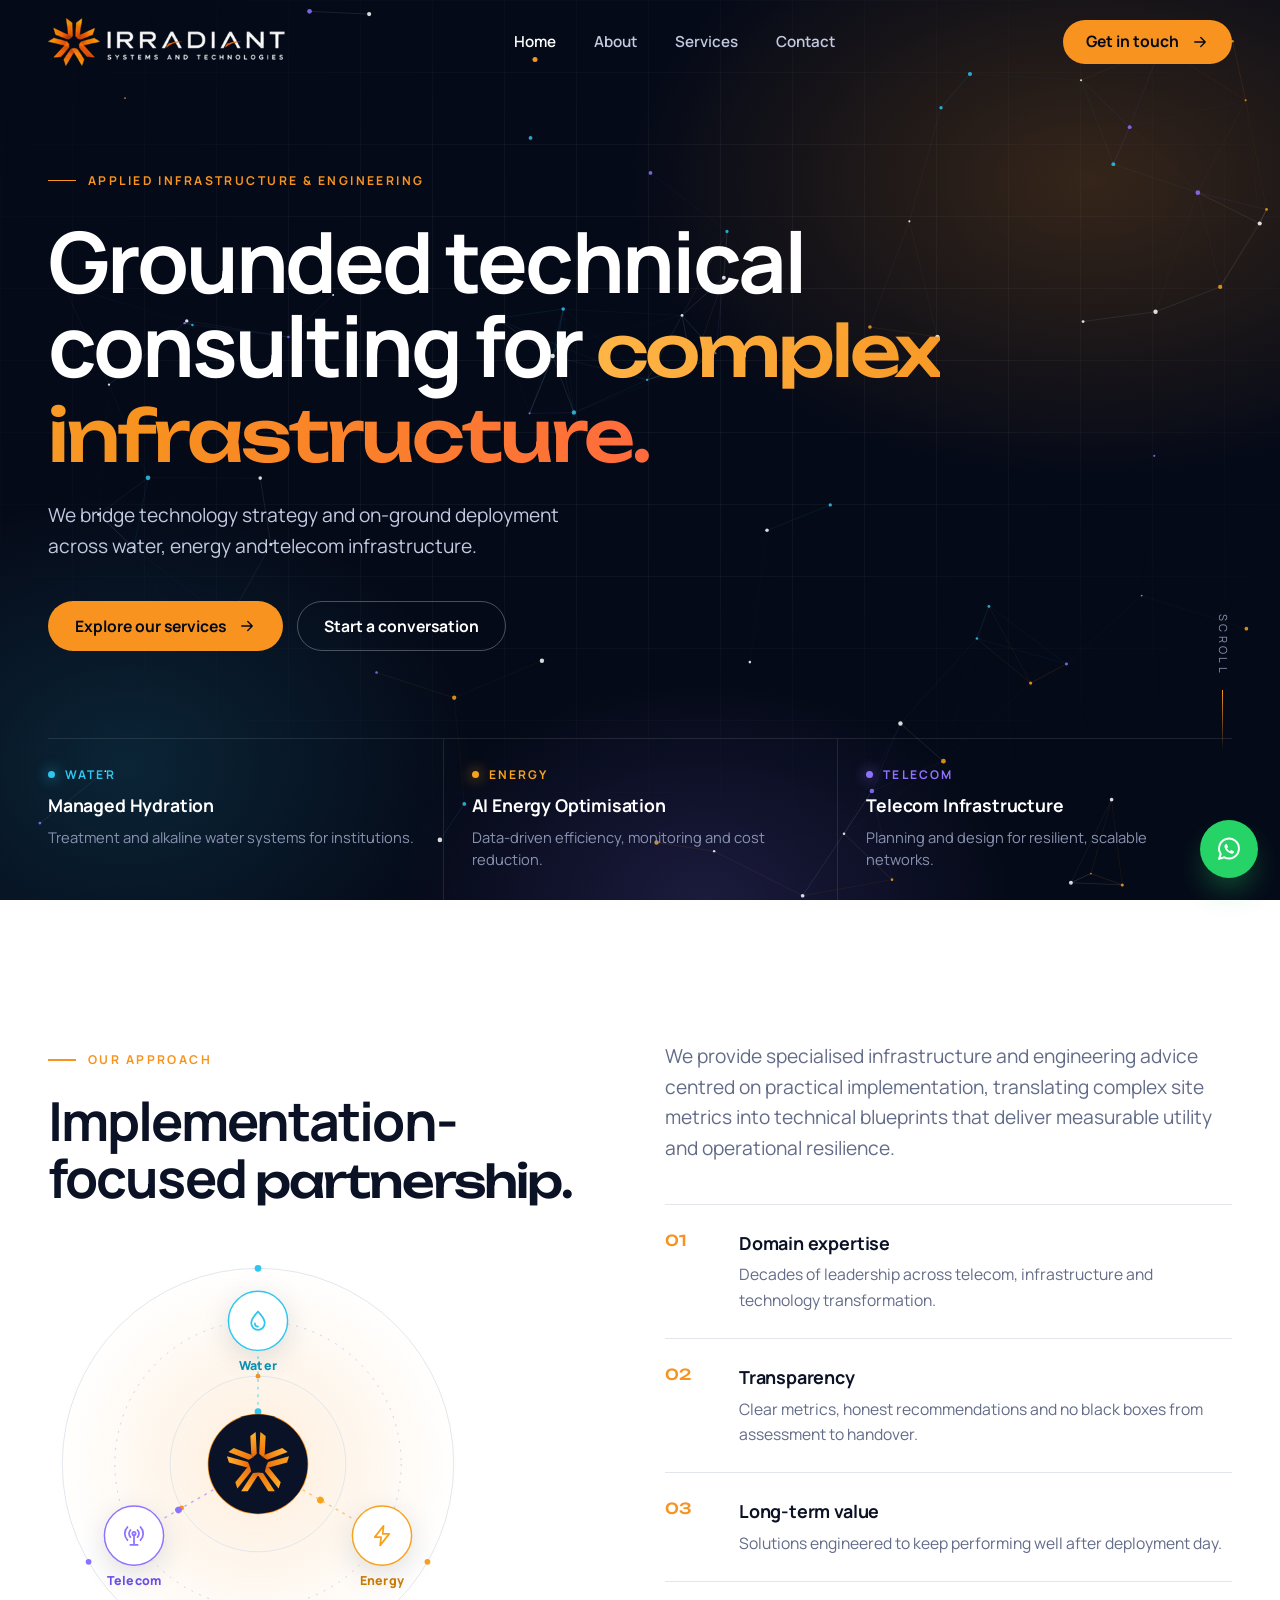
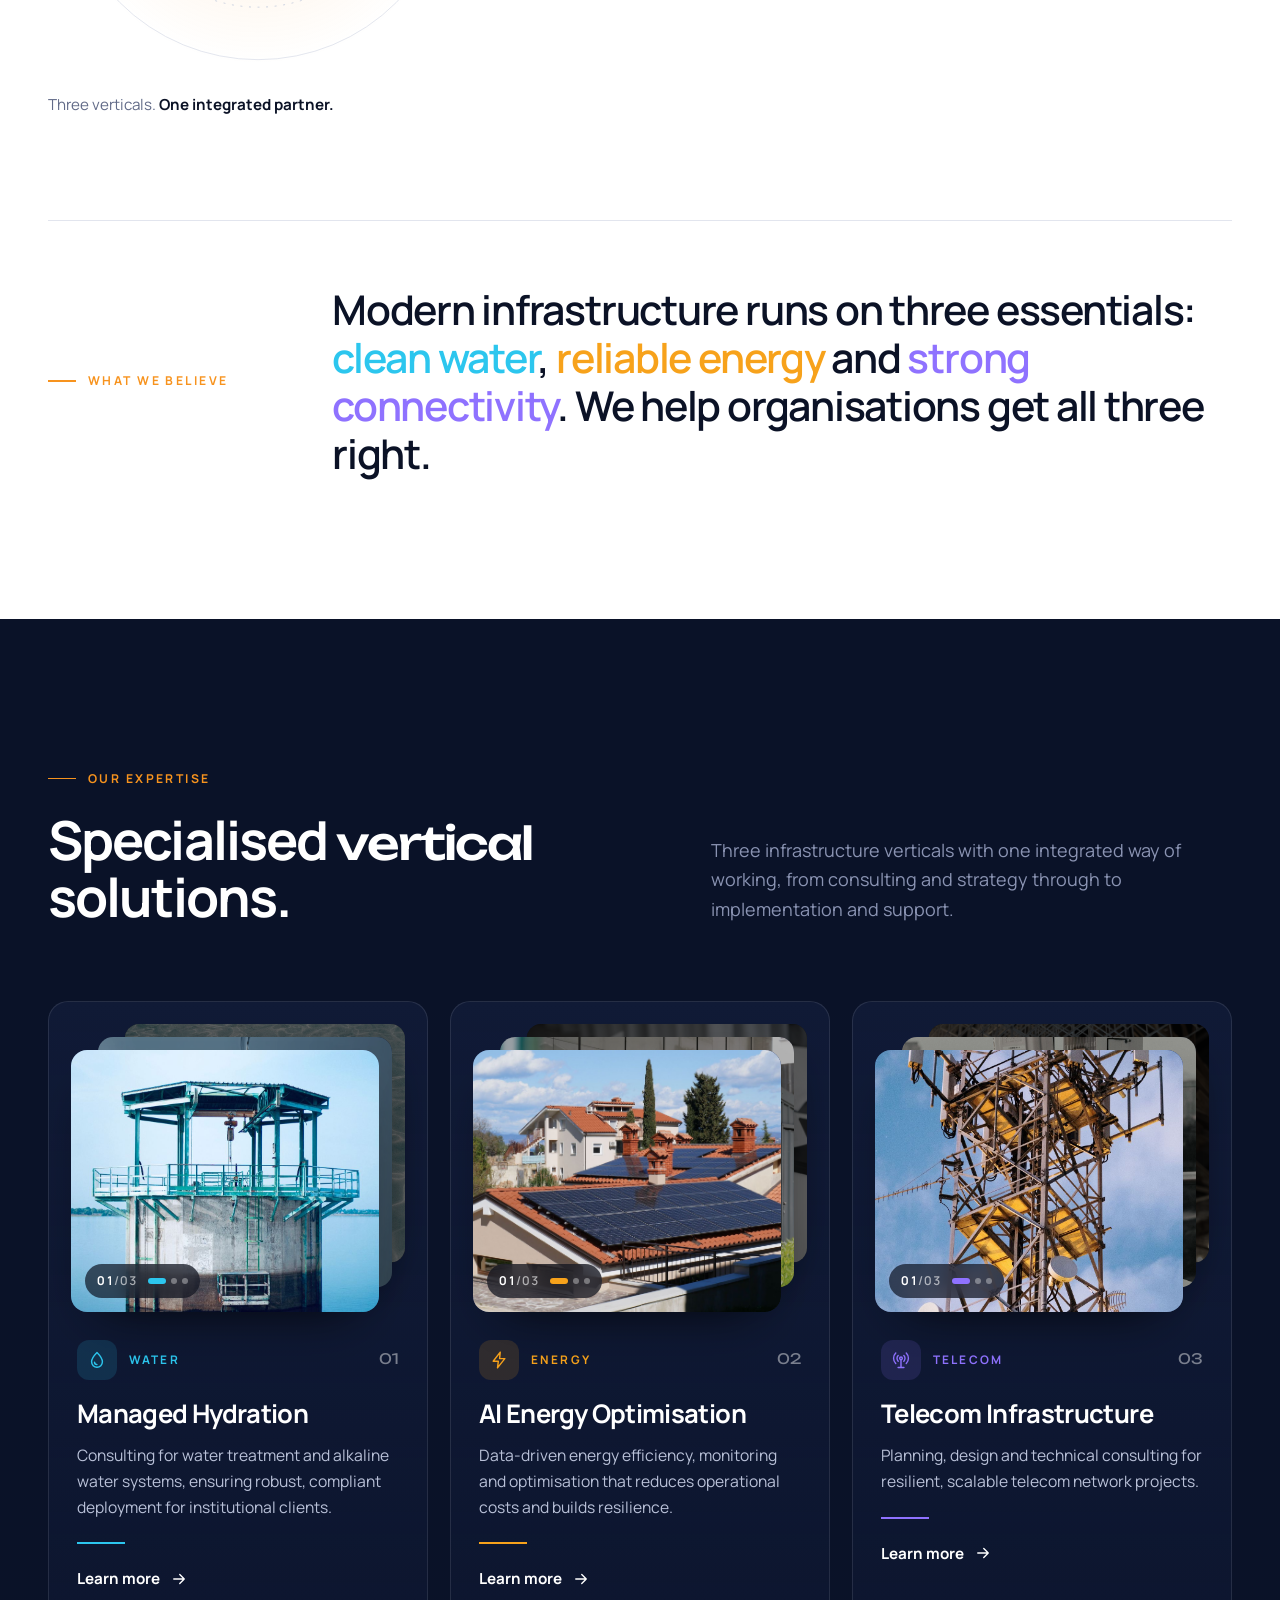
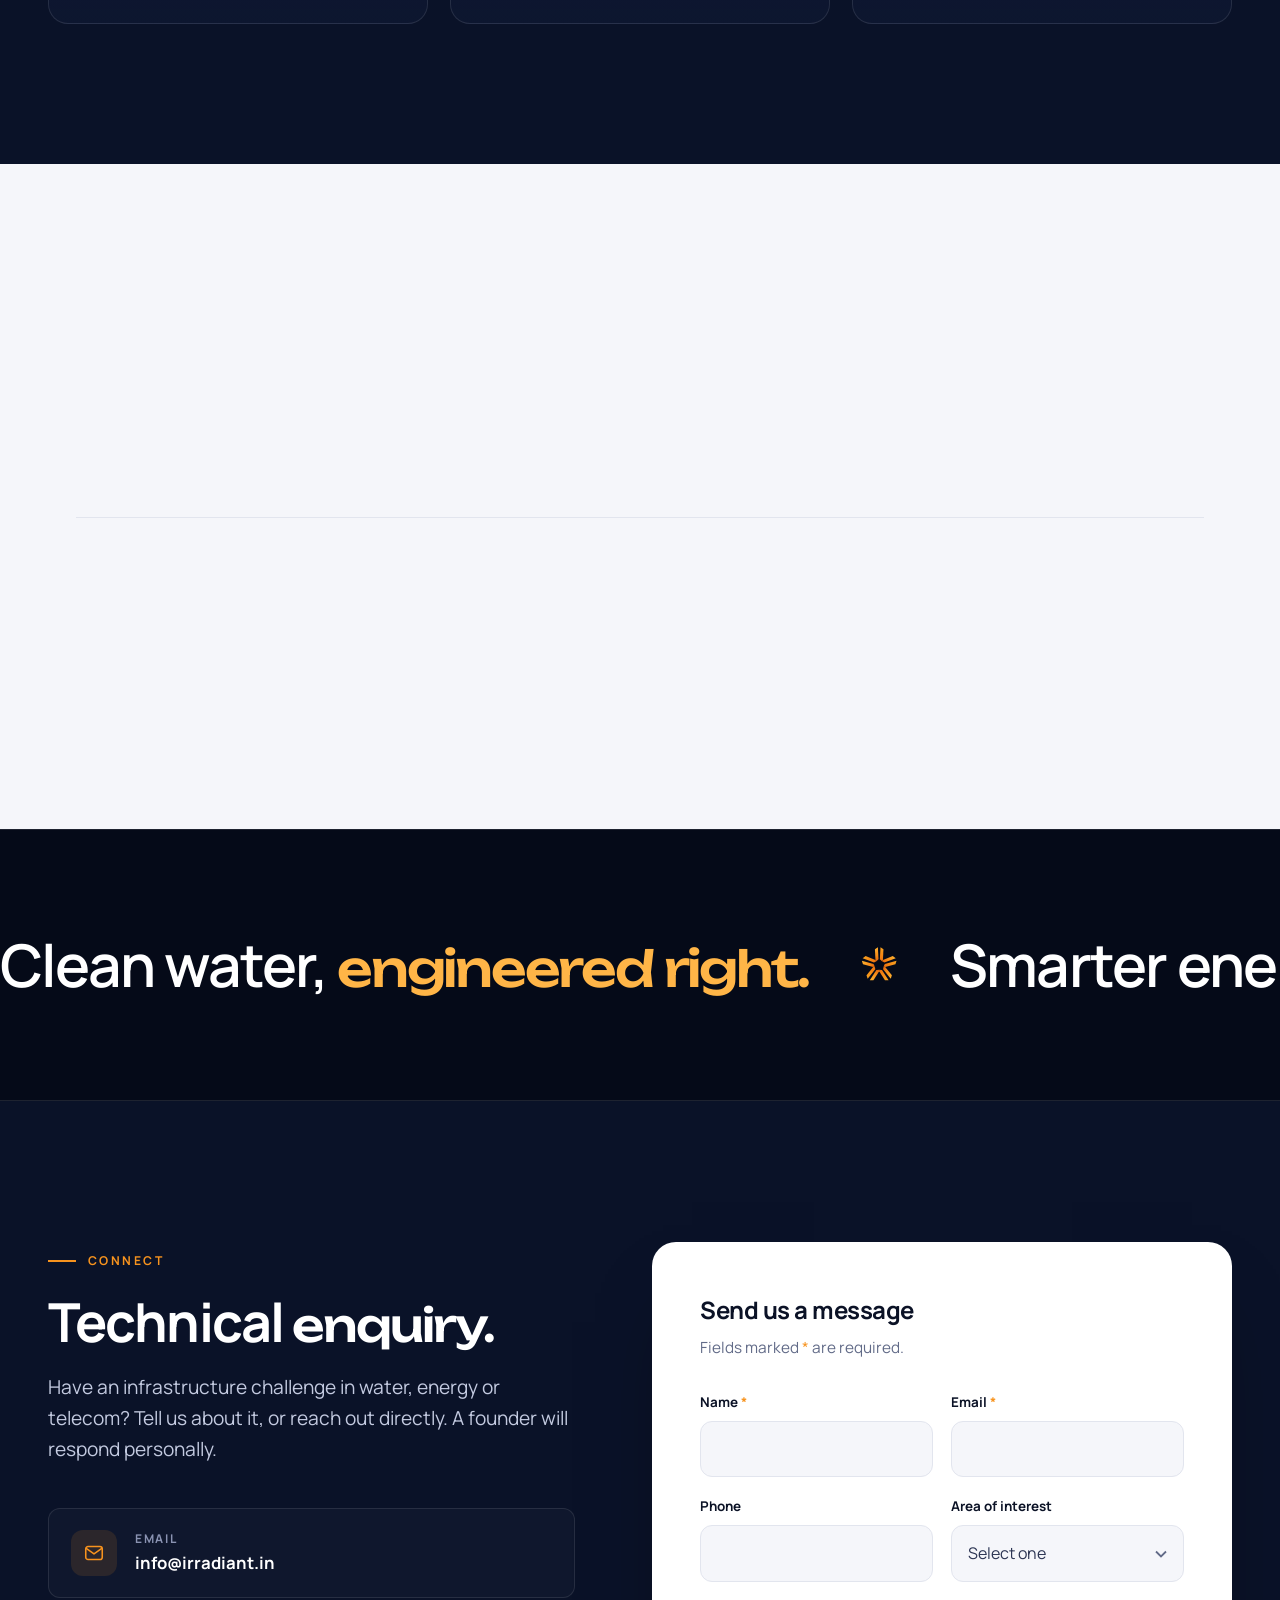
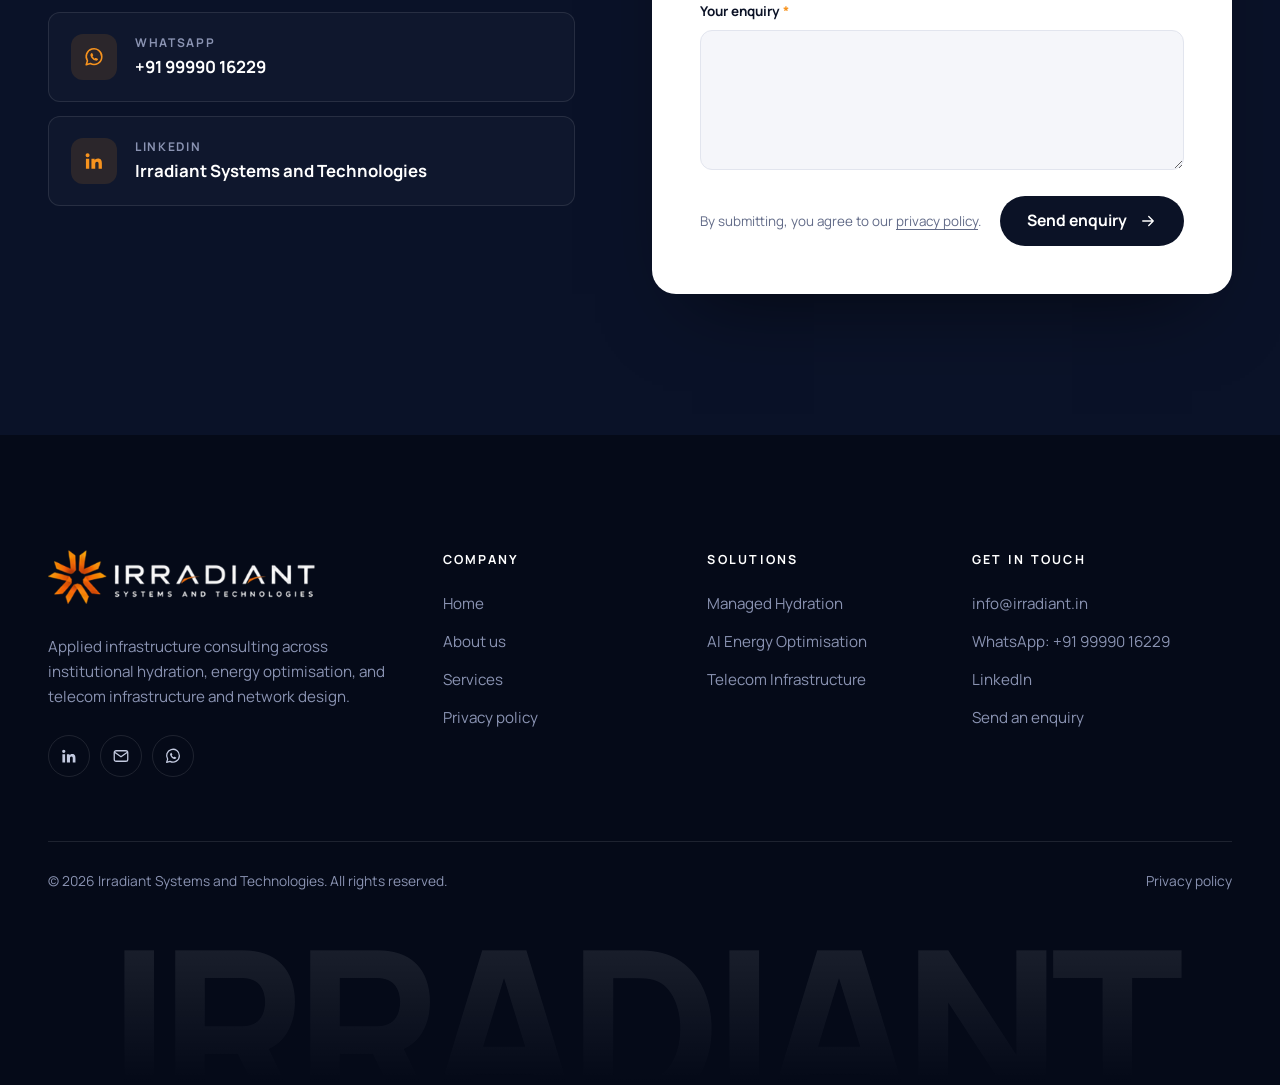
==== commit bba07277: "add minor fixes2" ====
--- a/index.html
+++ b/index.html
@@ -7,6 +7,7 @@
   <meta name="description" content="Irradiant is an India-based technology consulting partnership bridging strategy and on-ground deployment across water, energy and telecom infrastructure.">
   <link rel="canonical" href="https://irradiant.in/">
   <meta name="theme-color" content="#050a18">
+  <meta name="color-scheme" content="only light">
   <meta property="og:type" content="website">
   <meta property="og:title" content="Irradiant Systems and Technologies">
   <meta property="og:description" content="Grounded technical consulting for complex infrastructure: water, energy and telecom.">
@@ -139,36 +140,38 @@
                   <circle cx="140" cy="266" r="2.5" fill="#f7931e"/>
                 </g>
 
-                <g class="ov-orbit" style="--accent:#2cc6ee">
+                <!-- Each vertical's 0/120/240deg position is baked into the markup, so the layout is
+                     correct even when animations are off (e.g. Android "Remove animations"). -->
+                <g transform="rotate(0 220 220)"><g class="ov-orbit" style="--accent:#2cc6ee;--label:#0b8fb3">
                   <line class="ov-link" x1="220" y1="166" x2="220" y2="104"/>
                   <circle class="ov-packet" r="3.5"><animateMotion dur="2.4s" repeatCount="indefinite" path="M220,166 L220,104"/></circle>
-                  <g transform="translate(220 70)"><g class="ov-upright">
+                  <g transform="translate(220 70) rotate(0)"><g class="ov-upright">
                     <circle r="58" fill="none"/>
                     <circle class="ov-node" r="31"/>
                     <use href="#i-water" x="-13" y="-13" width="26" height="26"/>
                     <text y="52" text-anchor="middle">Water</text>
                   </g></g>
-                </g>
-                <g class="ov-orbit" style="--accent:#f7a21b;animation-delay:-16s">
+                </g></g>
+                <g transform="rotate(120 220 220)"><g class="ov-orbit" style="--accent:#f7a21b;--label:#c97a00">
                   <line class="ov-link" x1="220" y1="166" x2="220" y2="104"/>
                   <circle class="ov-packet" r="3.5"><animateMotion dur="2.4s" begin="-.8s" repeatCount="indefinite" path="M220,166 L220,104"/></circle>
-                  <g transform="translate(220 70)"><g class="ov-upright" style="animation-delay:-16s">
+                  <g transform="translate(220 70) rotate(-120)"><g class="ov-upright">
                     <circle r="58" fill="none"/>
                     <circle class="ov-node" r="31"/>
                     <use href="#i-energy" x="-13" y="-13" width="26" height="26"/>
                     <text y="52" text-anchor="middle">Energy</text>
                   </g></g>
-                </g>
-                <g class="ov-orbit" style="--accent:#8f72ff;animation-delay:-32s">
+                </g></g>
+                <g transform="rotate(240 220 220)"><g class="ov-orbit" style="--accent:#8f72ff;--label:#6c4ee6">
                   <line class="ov-link" x1="220" y1="166" x2="220" y2="104"/>
                   <circle class="ov-packet" r="3.5"><animateMotion dur="2.4s" begin="-1.6s" repeatCount="indefinite" path="M220,166 L220,104"/></circle>
-                  <g transform="translate(220 70)"><g class="ov-upright" style="animation-delay:-32s">
+                  <g transform="translate(220 70) rotate(-240)"><g class="ov-upright">
                     <circle r="58" fill="none"/>
                     <circle class="ov-node" r="31"/>
                     <use href="#i-telecom" x="-13" y="-13" width="26" height="26"/>
                     <text y="52" text-anchor="middle">Telecom</text>
                   </g></g>
-                </g>
+                </g></g>
 
                 <circle class="ov-pulse" cx="220" cy="220" r="52"/>
                 <circle cx="220" cy="220" r="52" fill="#0a1228"/>
--- a/css/styles.css
+++ b/css/styles.css
@@ -3,6 +3,7 @@
    ========================================================= */
 
 :root {
+  color-scheme: only light;
   /* Brand */
   --navy-950: #050a18;
   --navy-900: #0a1228;
@@ -149,16 +150,20 @@
 .site-header {
   position: fixed; inset: 0 0 auto 0; z-index: 100; height: var(--header-h);
   display: flex; align-items: center;
-  transition: background-color .4s, backdrop-filter .4s, border-color .4s, height .4s var(--ease);
-  border-bottom: 1px solid transparent;
-}
-.site-header.is-scrolled {
-  --header-h: 70px;
+  transition: height .4s var(--ease);
+}
+/* The frosted background lives on a pseudo-element: a backdrop-filter on the header itself
+   would become the containing block for the fixed mobile menu and trap it inside the bar. */
+.site-header::before {
+  content: ""; position: absolute; inset: 0; z-index: -1; pointer-events: none;
   background: rgba(6, 11, 26, .78);
   -webkit-backdrop-filter: saturate(160%) blur(16px);
   backdrop-filter: saturate(160%) blur(16px);
-  border-color: var(--line-dark);
-}
+  border-bottom: 1px solid var(--line-dark);
+  opacity: 0; transition: opacity .4s;
+}
+.site-header.is-scrolled { --header-h: 70px; }
+.site-header.is-scrolled::before { opacity: 1; }
 .nav { display: flex; align-items: center; justify-content: space-between; gap: 24px; }
 .nav-links { display: flex; align-items: center; gap: 6px; }
 .nav-links a {
@@ -200,6 +205,8 @@
   .nav-links a[aria-current="page"]::after { display: none; }
   .nav-mobile-cta { display: inline-flex; margin-top: 28px; font-size: 1rem !important; letter-spacing: 0 !important; padding: 15px 26px !important; color: var(--navy-950) !important; background: var(--orange) !important; }
   .nav-open .nav-links { opacity: 1; visibility: visible; }
+  .nav-open .site-header::before { opacity: 0; transition: none; }
+  .hero-pillars { padding-bottom: 12px; }
   .nav-open { overflow: hidden; }
   .brand { position: relative; z-index: 2; }
 }
@@ -306,7 +313,7 @@
 .ov-link { stroke: var(--accent); stroke-width: 1.5; stroke-dasharray: 3 5; opacity: .55; }
 .ov-packet { fill: var(--accent); }
 .ov-node { fill: var(--white); stroke: var(--accent); stroke-width: 1.5; filter: drop-shadow(0 8px 14px rgba(11,18,38,.12)); }
-.orbit-viz text { font-family: var(--font-sans); font-size: 13px; font-weight: 700; fill: var(--ink); letter-spacing: .02em; }
+.orbit-viz text { font-family: var(--font-sans); font-size: 13px; font-weight: 800; fill: var(--label, var(--ink)); letter-spacing: .02em; }
 .ov-pulse { fill: none; stroke: var(--orange); stroke-width: 1.5; transform-box: fill-box; transform-origin: center; animation: ov-pulse 3.2s ease-out infinite; }
 @keyframes ov-rot { to { transform: rotate(360deg); } }
 @keyframes ov-dash { to { stroke-dashoffset: -180; } }
@@ -679,7 +686,7 @@
 /* ---------- Reveal animations ---------- */
 .js .reveal { opacity: 0; transform: translateY(32px); transition: opacity .9s var(--ease), transform .9s var(--ease); transition-delay: var(--d, 0s); }
 .js .reveal.is-in { opacity: 1; transform: none; }
-.js .hero .reveal { transform: translateY(24px); }
+.js .hero .reveal:not(.is-in) { transform: translateY(24px); }
 
 @media (prefers-reduced-motion: reduce) {
   html { scroll-behavior: auto; }
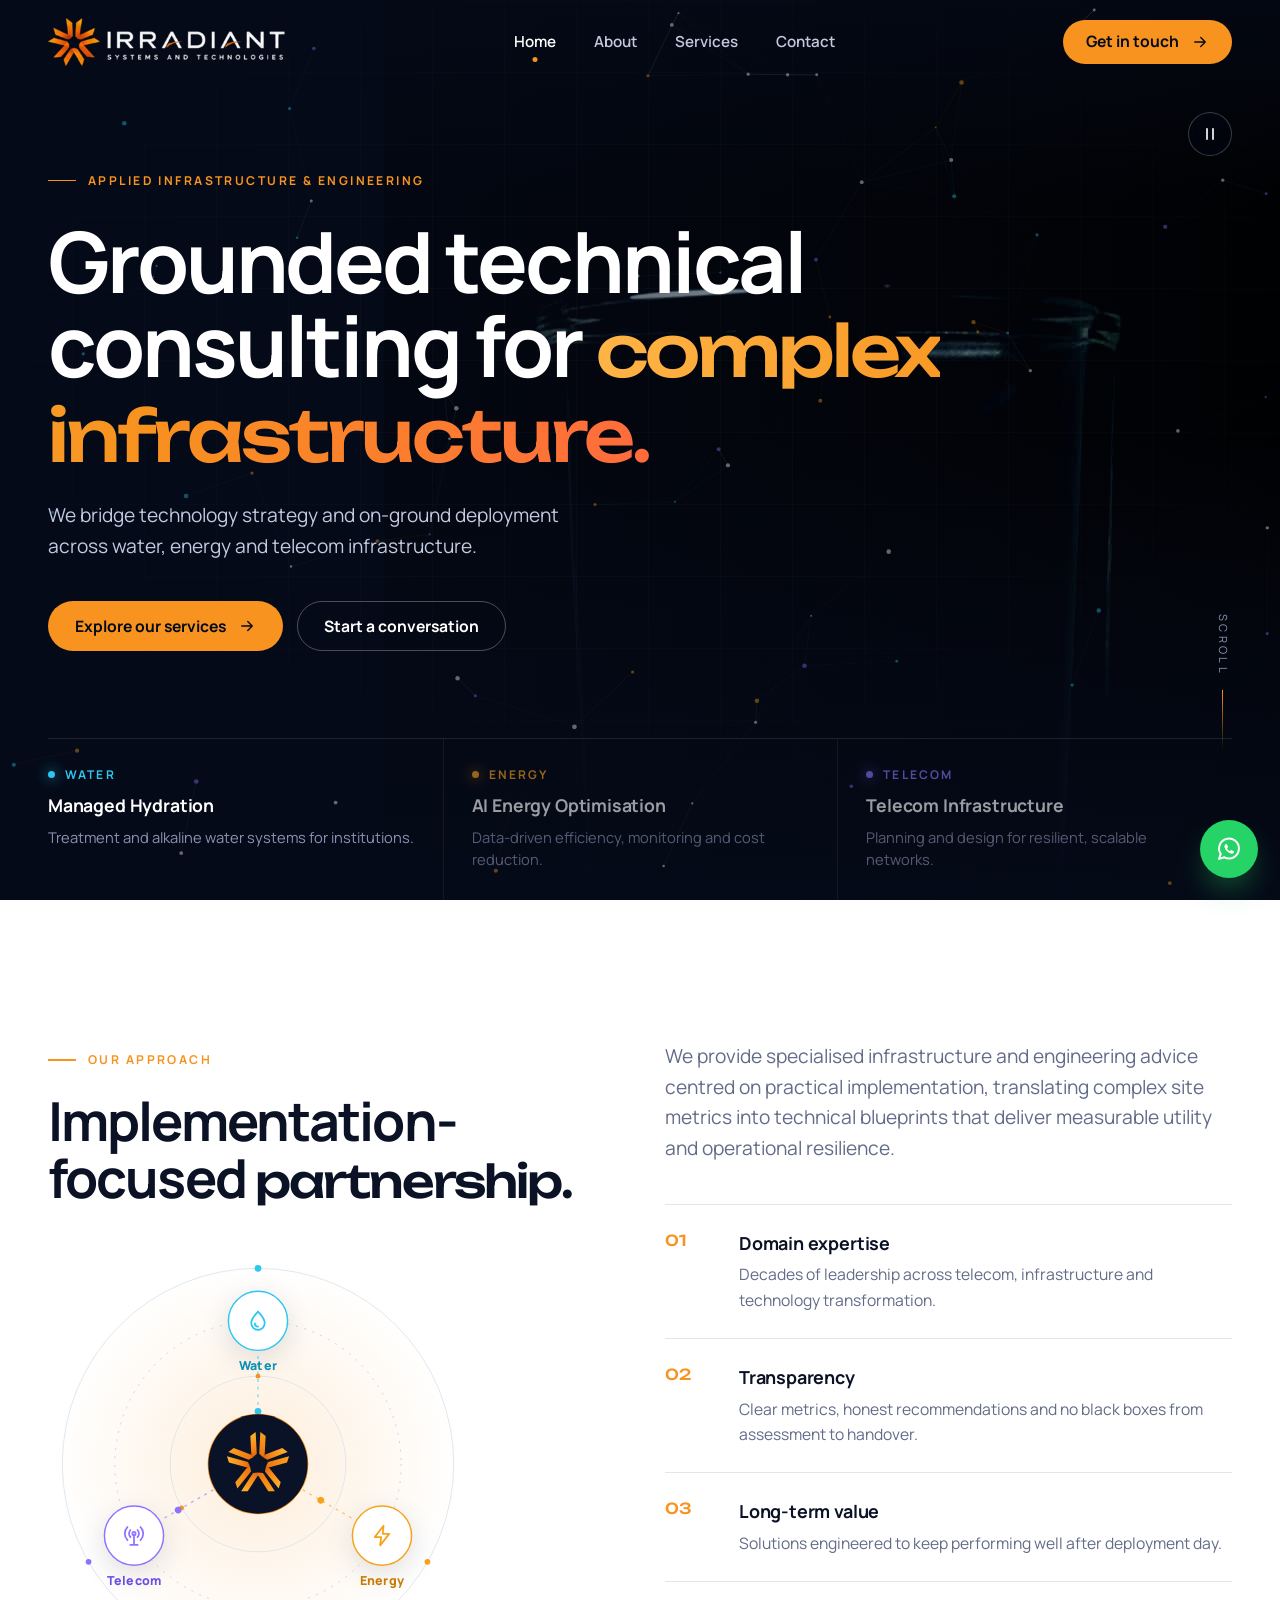
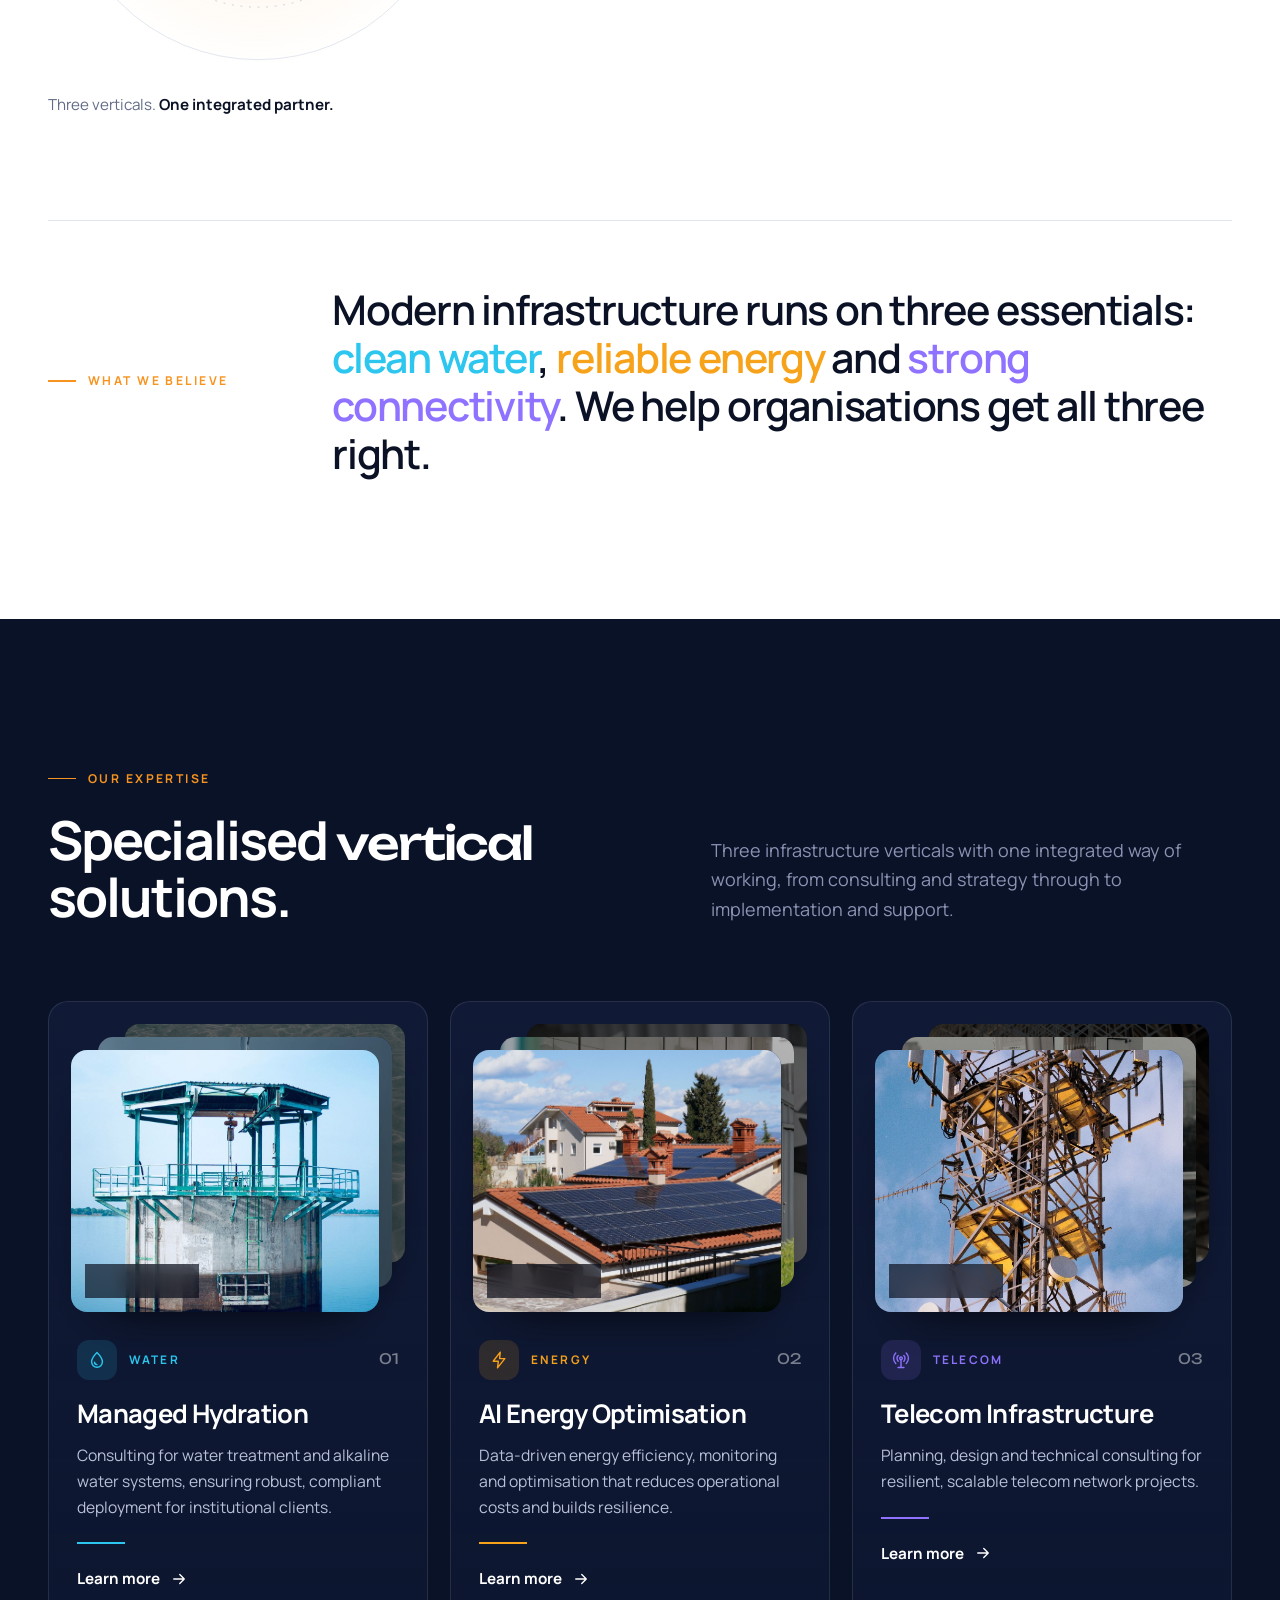
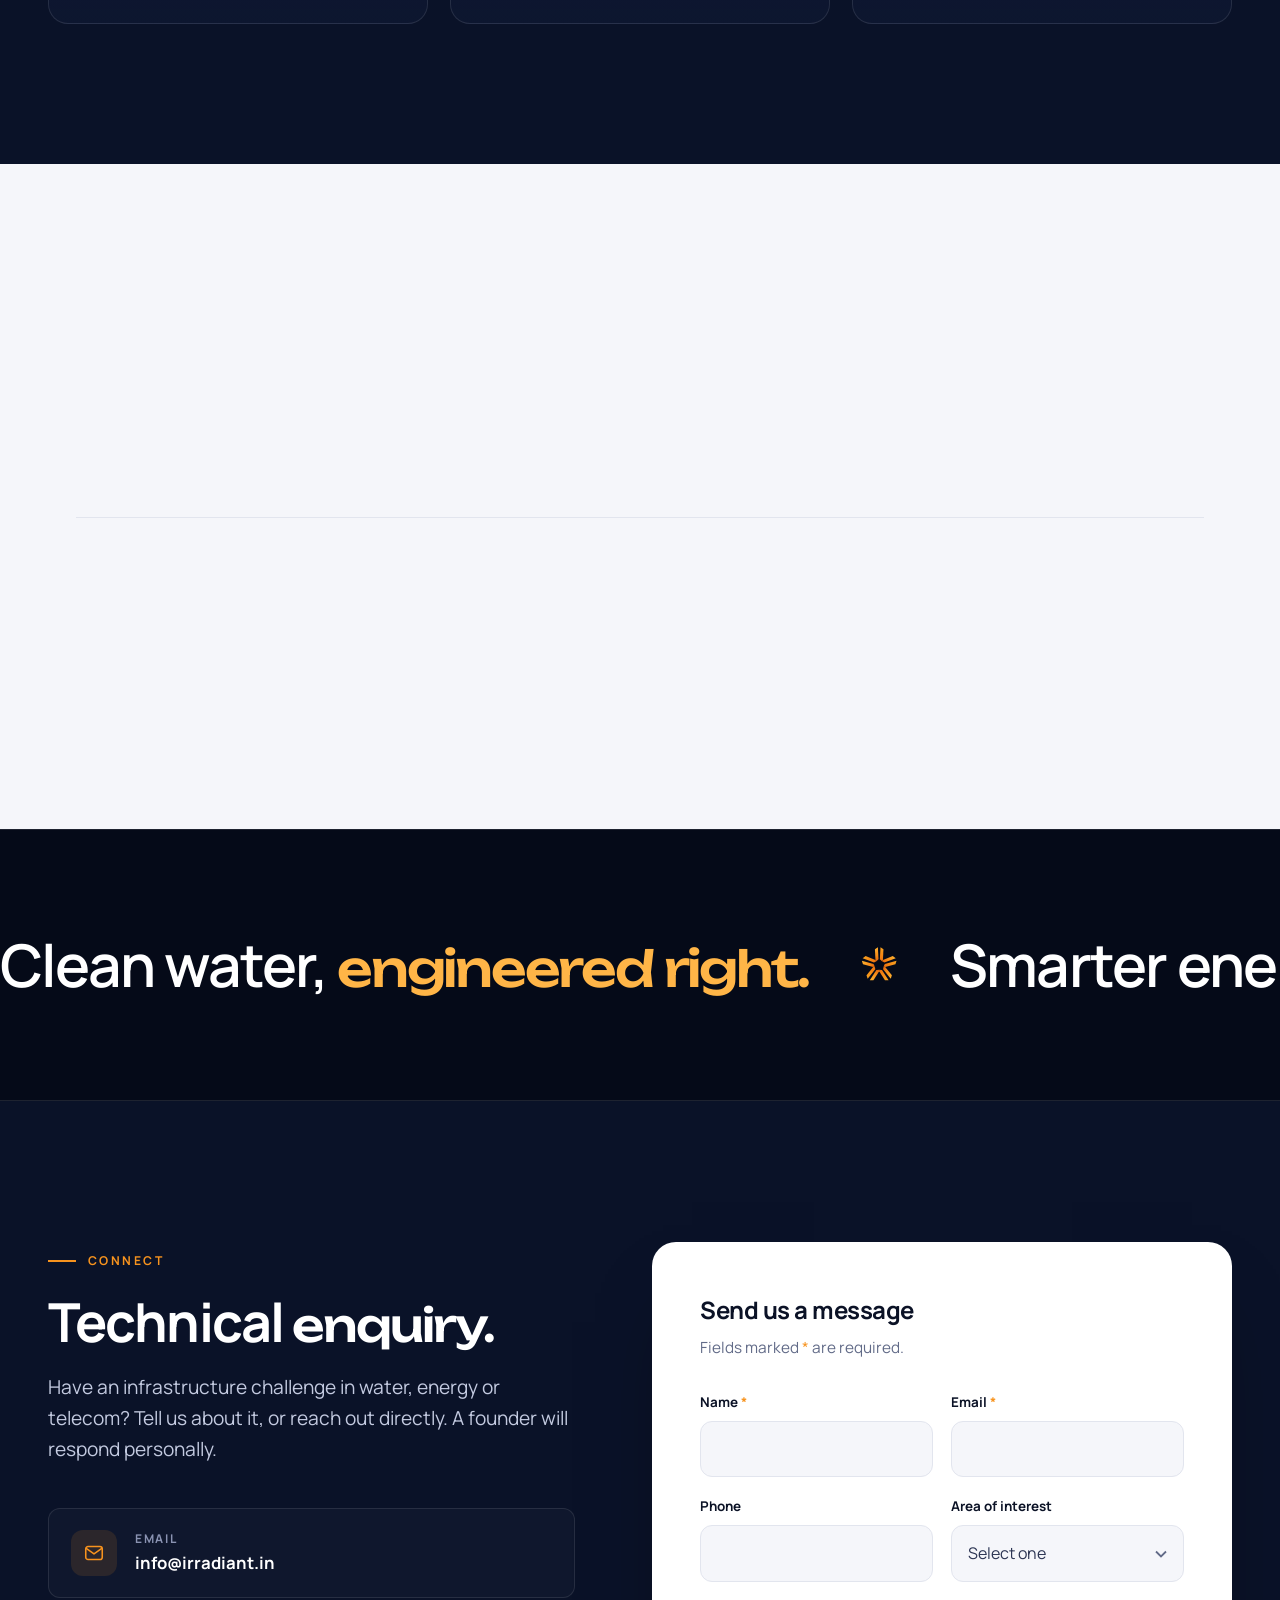
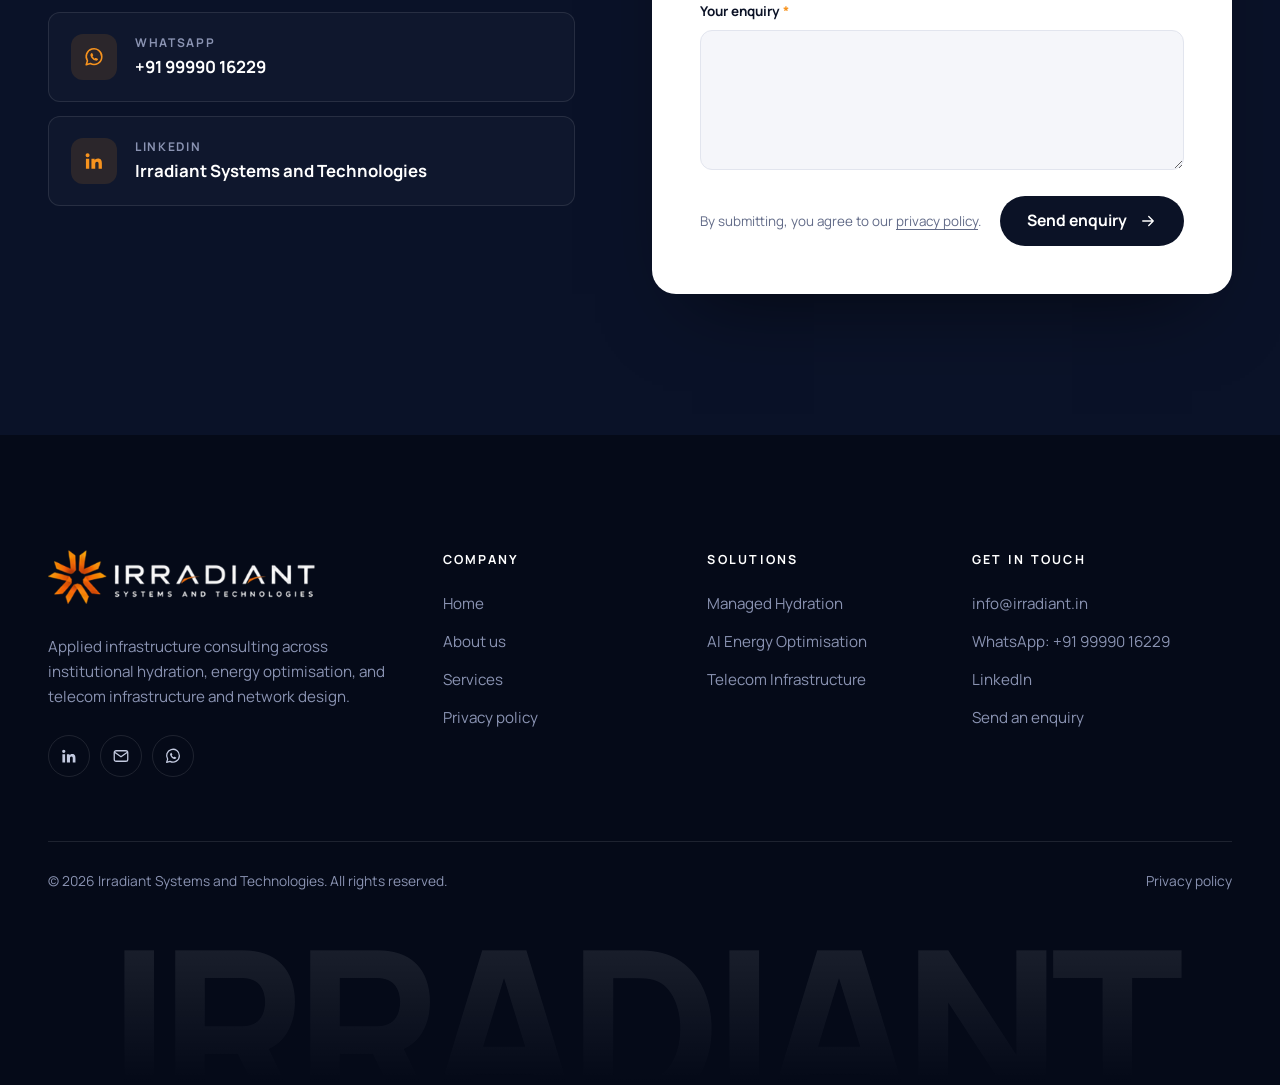
==== commit 43b56d82: "Add videos" ====
--- a/index.html
+++ b/index.html
@@ -76,10 +76,24 @@
 
   <main id="main">
     <!-- ============ HERO ============ -->
-    <section class="hero" aria-labelledby="hero-title">
+    <section class="hero hero--video" aria-labelledby="hero-title" data-hero-reel>
+      <!-- Background reel: one clip per vertical, crossfaded in sync with the pillars below.
+           Sources are attached by JS (small files on phones; posters only for reduced motion / data saver). -->
+      <div class="hero-media" aria-hidden="true">
+        <video class="hero-video hero-video--right is-active" muted playsinline preload="none" poster="assets/video/hero-water.jpg"
+               data-src="assets/video/hero-water.mp4" data-src-sm="assets/video/hero-water-sm.mp4"></video>
+        <video class="hero-video" muted playsinline preload="none" poster="assets/video/hero-energy.jpg"
+               data-src="assets/video/hero-energy.mp4" data-src-sm="assets/video/hero-energy-sm.mp4"></video>
+        <video class="hero-video" muted playsinline preload="none" poster="assets/video/hero-telecom.jpg"
+               data-src="assets/video/hero-telecom.mp4" data-src-sm="assets/video/hero-telecom-sm.mp4"></video>
+      </div>
+      <div class="hero-shade"></div>
       <canvas class="hero-canvas" aria-hidden="true"></canvas>
-      <div class="hero-glow"></div>
       <div class="grid-lines"></div>
+      <button class="hero-pause" type="button" aria-pressed="false" aria-label="Pause background video" data-reel-toggle>
+        <svg class="i-pause" viewBox="0 0 24 24" aria-hidden="true"><path d="M8 5v14M16 5v14" stroke="currentColor" stroke-width="2.2" stroke-linecap="round"/></svg>
+        <svg class="i-play" viewBox="0 0 24 24" aria-hidden="true"><path d="M8 5.5v13l10.5-6.5L8 5.5Z" fill="currentColor"/></svg>
+      </button>
 
       <div class="container hero-inner">
         <span class="eyebrow reveal">Applied Infrastructure &amp; Engineering</span>
@@ -93,17 +107,20 @@
 
       <div class="container">
         <div class="hero-pillars reveal" style="--d:.34s">
-          <a class="hero-pillar" href="services.html#water">
+          <a class="hero-pillar is-active" href="services.html#water" data-reel-slide="0">
+            <span class="hero-pillar-bar" aria-hidden="true"></span>
             <span class="tag"><i></i>Water</span>
             <strong>Managed Hydration</strong>
             <span>Treatment and alkaline water systems for institutions.</span>
           </a>
-          <a class="hero-pillar hero-pillar--energy" href="services.html#energy">
+          <a class="hero-pillar hero-pillar--energy" href="services.html#energy" data-reel-slide="1">
+            <span class="hero-pillar-bar" aria-hidden="true"></span>
             <span class="tag"><i></i>Energy</span>
             <strong>AI Energy Optimisation</strong>
             <span>Data-driven efficiency, monitoring and cost reduction.</span>
           </a>
-          <a class="hero-pillar hero-pillar--telecom" href="services.html#telecom">
+          <a class="hero-pillar hero-pillar--telecom" href="services.html#telecom" data-reel-slide="2">
+            <span class="hero-pillar-bar" aria-hidden="true"></span>
             <span class="tag"><i></i>Telecom</span>
             <strong>Telecom Infrastructure</strong>
             <span>Planning and design for resilient, scalable networks.</span>
--- a/css/styles.css
+++ b/css/styles.css
@@ -278,6 +278,51 @@
 .scroll-cue::after { content: ""; width: 1px; height: 60px; background: linear-gradient(var(--orange), transparent); animation: cue 2.2s var(--ease) infinite; transform-origin: top; }
 @keyframes cue { 0% { transform: scaleY(0); } 50% { transform: scaleY(1); } 100% { transform: scaleY(1); opacity: 0; } }
 @media (max-width: 1100px) { .scroll-cue { display: none; } }
+
+/* ---------- Hero video reel ---------- */
+.hero-media { position: absolute; inset: 0; z-index: -3; background: var(--navy-950); }
+.hero-video {
+  position: absolute; inset: 0; width: 100%; height: 100%; object-fit: cover;
+  opacity: 0; transform: scale(1.04);
+  transition: opacity 1.4s var(--ease), transform 9s linear;
+}
+.hero-video.is-active { opacity: 1; transform: scale(1); }
+/* clip shot on black: slide it right on wide screens so the subject sits beside the headline */
+@media (min-width: 900px) { .hero-video--right { left: 30%; width: 70%; } }
+.hero-video--right { filter: brightness(1.35) contrast(1.1); }
+.hero-shade {
+  position: absolute; inset: 0; z-index: -2; pointer-events: none;
+  background:
+    linear-gradient(180deg, rgba(5,10,24,.7) 0%, rgba(5,10,24,0) 22%),
+    linear-gradient(0deg, rgba(5,10,24,.96) 0%, rgba(5,10,24,.55) 26%, rgba(5,10,24,0) 52%),
+    linear-gradient(90deg, rgba(5,10,24,.88) 0%, rgba(5,10,24,.64) 45%, rgba(5,10,24,.12) 100%);
+}
+@media (max-width: 760px) { .hero-shade { background: linear-gradient(180deg, rgba(5,10,24,.72), rgba(5,10,24,.6) 45%, rgba(5,10,24,.94)); } }
+.hero--video .hero-canvas { opacity: .45; }
+.hero--video .grid-lines { opacity: .5; }
+
+.hero-pillar { opacity: .6; transition: opacity .5s; }
+.hero-pillar.is-active, .hero-pillar:hover, .hero-pillar:focus-visible { opacity: 1; }
+.hero-pillar-bar {
+  position: absolute; top: -1px; left: 0; right: 0; height: 2px; background: var(--accent);
+  transform: scaleX(var(--p, 0)); transform-origin: left; opacity: 0; transition: opacity .3s;
+}
+.hero-pillar + .hero-pillar .hero-pillar-bar { left: 0; }
+.hero-pillar.is-active .hero-pillar-bar { opacity: 1; }
+.hero--video .hero-pillar::before { display: none; }
+@media (max-width: 760px) { .hero-pillar-bar { top: 0; } }
+
+.hero-pause {
+  position: absolute; right: var(--gutter); top: calc(var(--header-h) + 28px); z-index: 2;
+  width: 44px; height: 44px; border-radius: 50%; display: grid; place-items: center; cursor: pointer;
+  border: 1px solid rgba(255,255,255,.22); background: rgba(5,10,24,.35); color: var(--white);
+  -webkit-backdrop-filter: blur(8px); backdrop-filter: blur(8px); transition: background-color .25s, border-color .25s;
+}
+.hero-pause:hover { background: rgba(255,255,255,.14); border-color: rgba(255,255,255,.5); }
+.hero-pause svg { width: 18px; height: 18px; }
+.hero-pause .i-play, .hero-pause[aria-pressed="true"] .i-pause { display: none; }
+.hero-pause[aria-pressed="true"] .i-play { display: block; }
+.hero-pause[hidden] { display: none; }
 
 /* ---------- Page hero (inner pages) ---------- */
 .page-hero {
